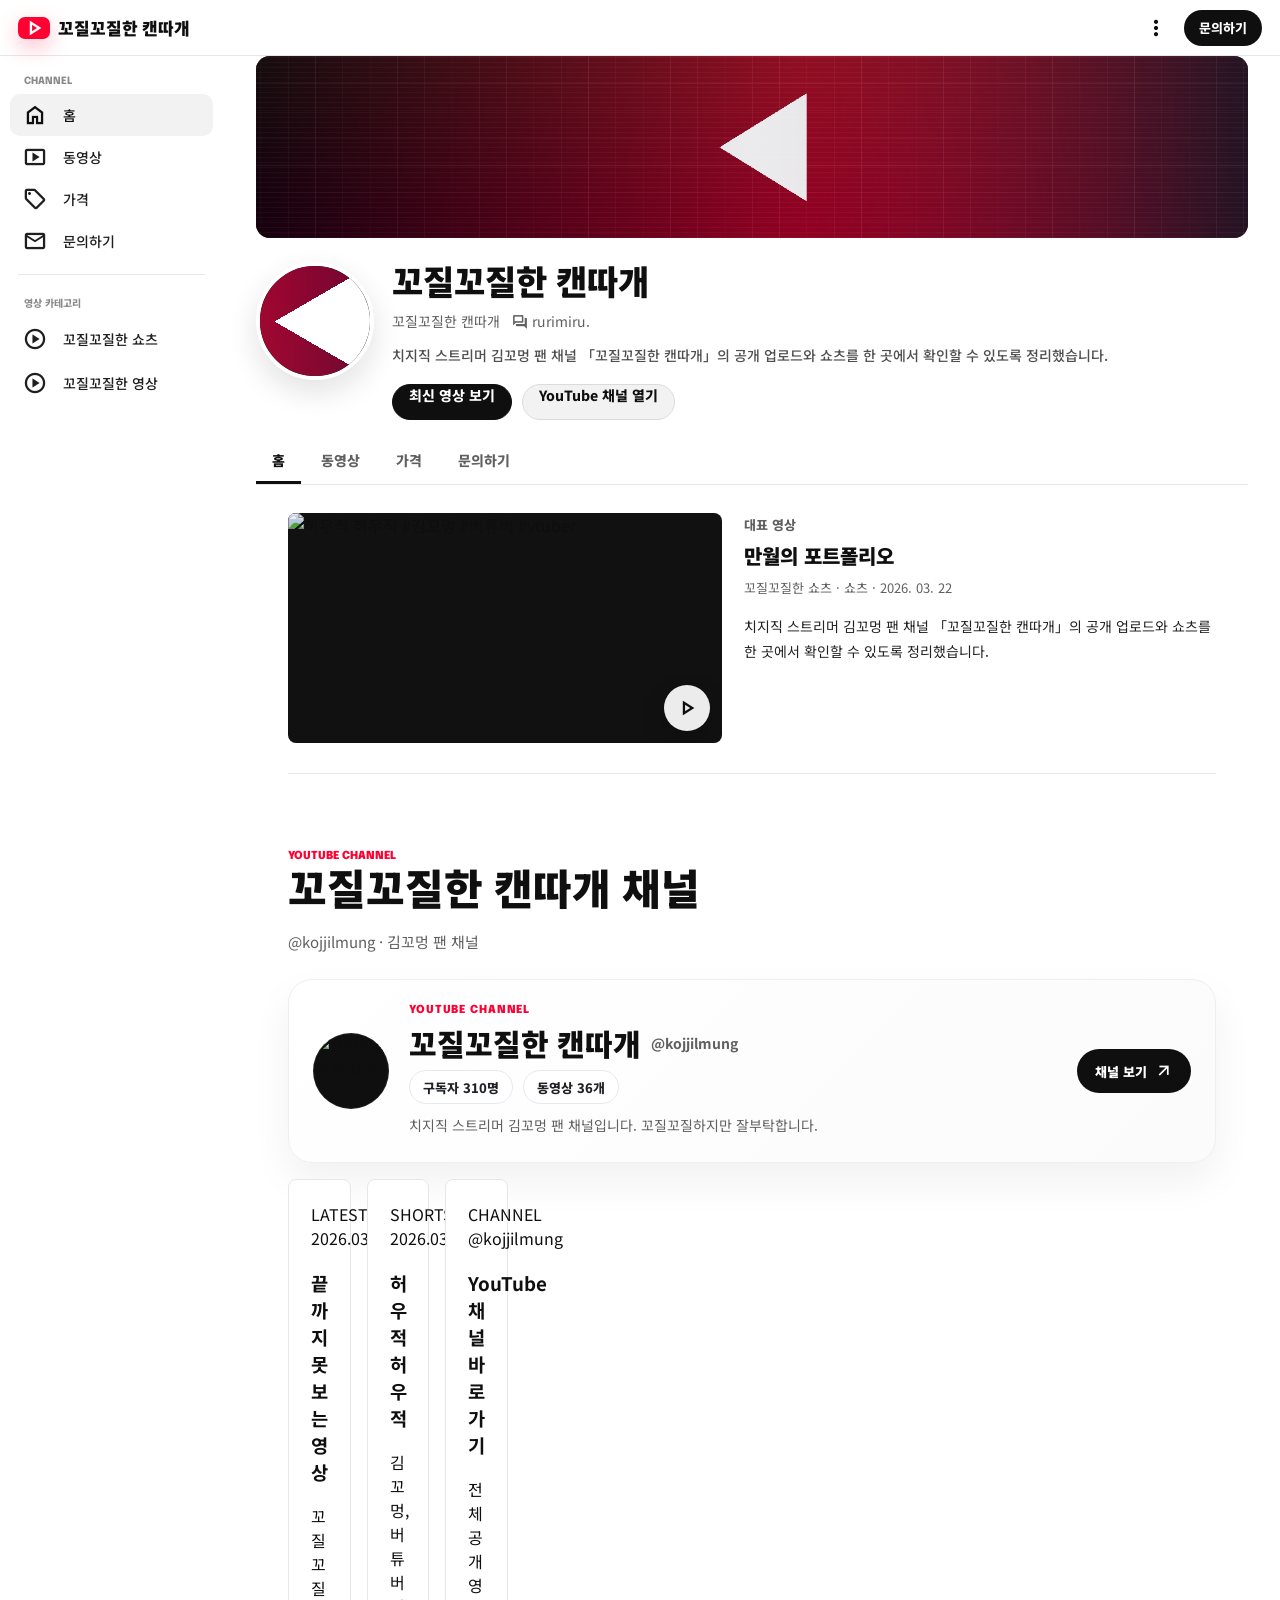
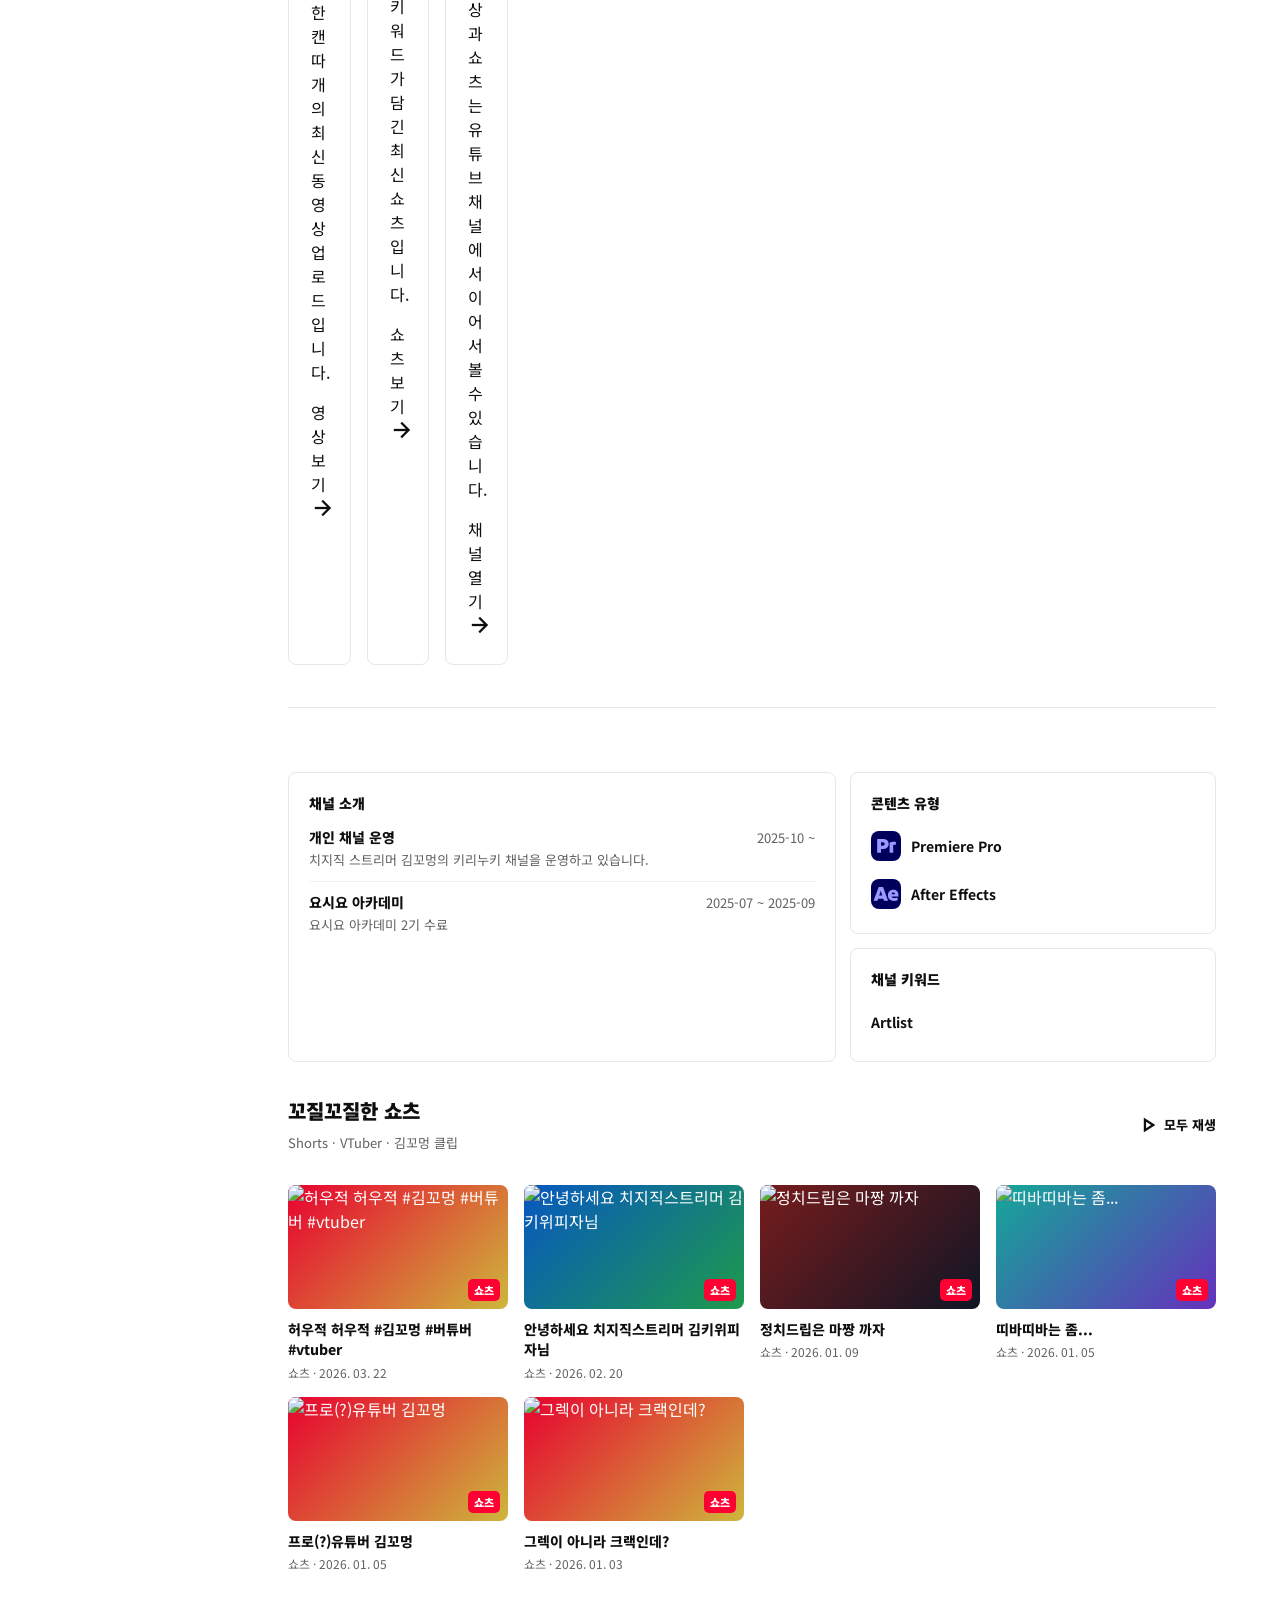
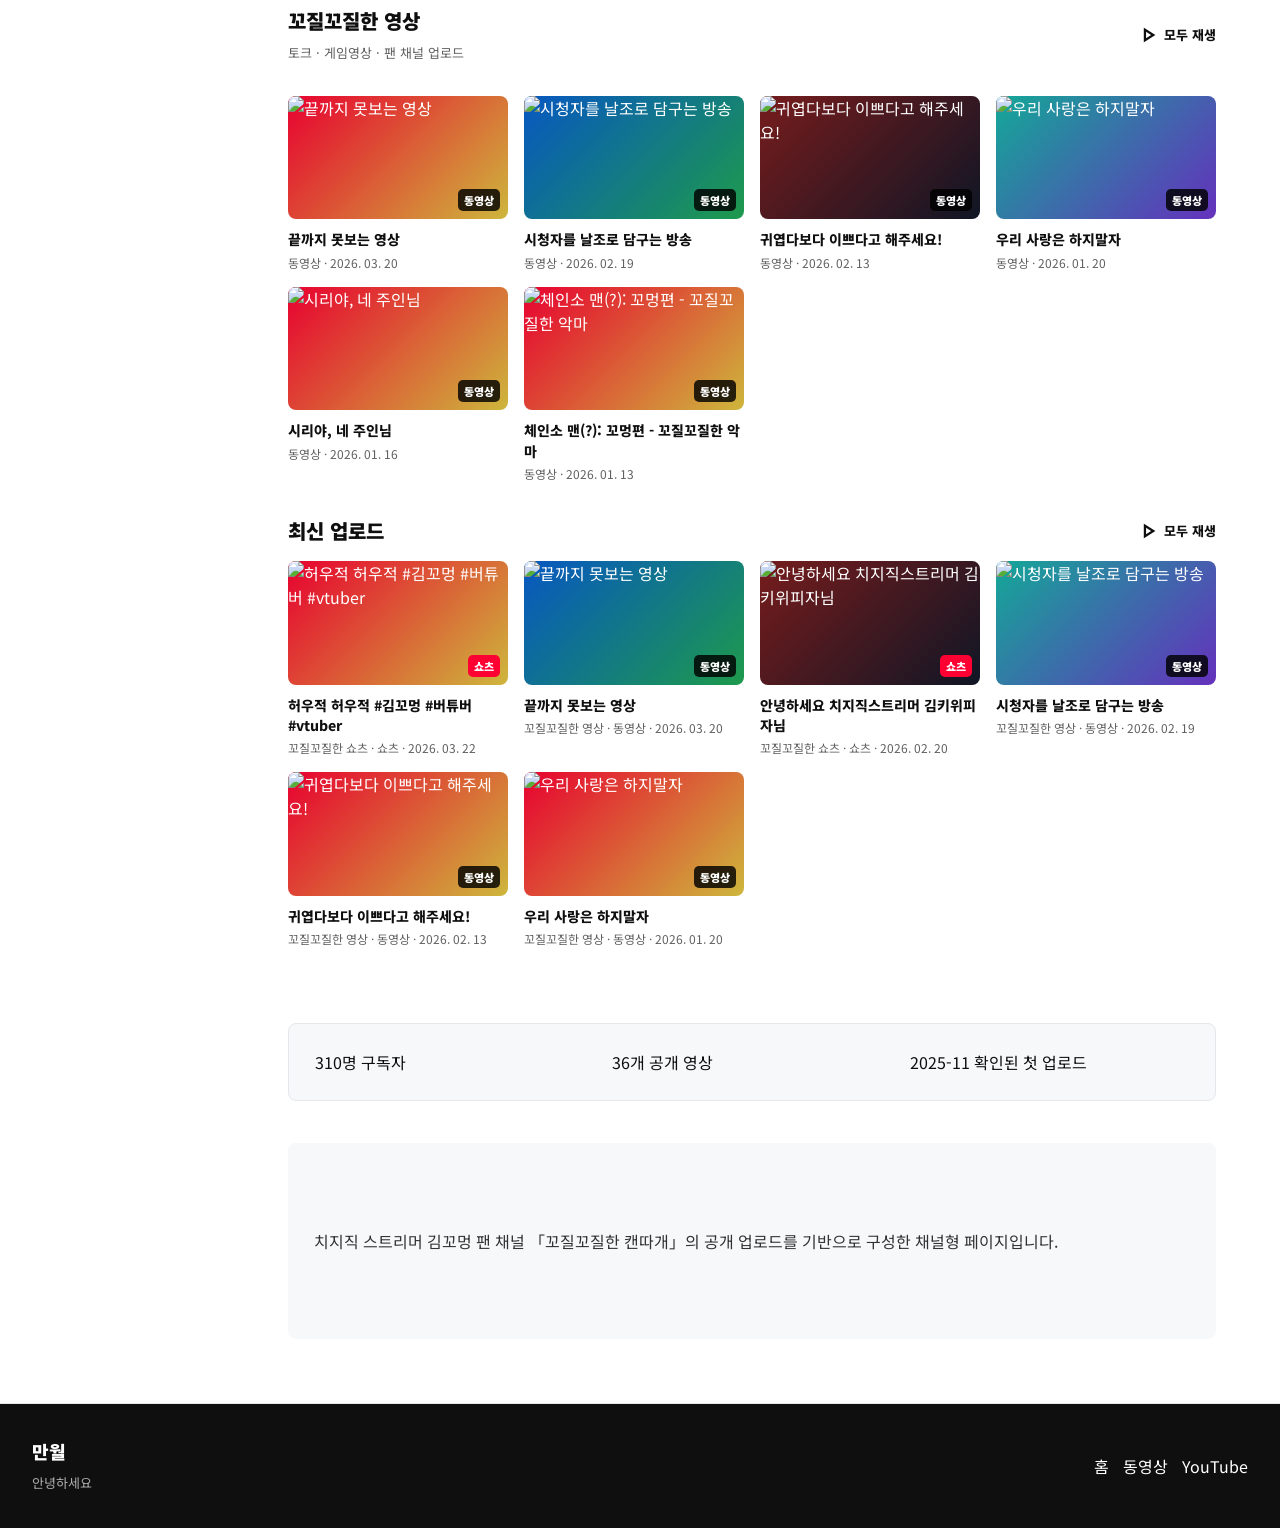
==== index.html @ 51ac4bc7 "Add YouTube-style portfolio site" ====
<!DOCTYPE html>
<html lang="ko">
<head>
  <meta charset="UTF-8">
  <meta name="viewport" content="width=device-width, initial-scale=1.0">
  <title>영상 포트폴리오 템플릿</title>
  <meta id="site-desc" name="description" content="영상 편집자와 크리에이터를 위한 정적 포트폴리오 템플릿입니다.">
  <link rel="icon" type="image/png" sizes="32x32" href="assets/favicon-32x32.png">
  <link rel="icon" type="image/png" sizes="16x16" href="assets/favicon-16x16.png">
  <link rel="icon" type="image/png" sizes="512x512" href="assets/favicon.png">
  <link rel="apple-touch-icon" sizes="180x180" href="assets/apple-touch-icon.png">
  <link rel="preconnect" href="https://fonts.googleapis.com">
  <link rel="preconnect" href="https://fonts.gstatic.com" crossorigin>
  <link href="https://fonts.googleapis.com/css2?family=Epilogue:wght@100..900&family=Material+Symbols+Outlined:wght,FILL@100..700,0..1&family=Noto+Sans+KR:wght@300;400;500;600;700;800;900&display=swap" rel="stylesheet">
  <script>
    window.tailwind = window.tailwind || {};
    window.tailwind.config = {
      theme: {
        extend: {
          colors: {
            primary: {
              container: "#ff0033",
              fixed: "#ffc2cc",
              "fixed-dim": "#e6002e",
            },
            "on-primary": "#ffffff",
            "on-primary-container": "#ffffff",
            "on-primary-fixed": "#230006",
            surface: {
              DEFAULT: "#ffffff",
              container: "#f6f7f9",
              "container-low": "#ffffff",
              "container-high": "#f0f2f5",
              "container-highest": "#e6e9ee",
            },
            "on-surface": "#0f0f0f",
            "on-surface-variant": "#606060",
            outline: "#79747e",
            "outline-variant": "#d9dce2",
          },
          fontFamily: {
            display: ["Epilogue", "Noto Sans KR", "system-ui", "sans-serif"],
            sans: ["Noto Sans KR", "Epilogue", "system-ui", "sans-serif"],
          },
        },
      },
    };
  </script>
  <script src="https://cdn.tailwindcss.com?plugins=forms,container-queries"></script>
  <style>
    :root {
      color-scheme: light;
      --yt-red: #ff0033;
      --yt-red-deep: #c90028;
      --ink: #0f0f0f;
      --muted: #606060;
      --line: #e5e7eb;
      --panel: #f7f8fa;
      --soft: #eef2f6;
      --yellow: #fde047;
      --nav-height: 56px;
      --sidebar-width: 224px;
      --content-width: 1280px;
    }

    * {
      box-sizing: border-box;
    }

    html {
      scroll-behavior: smooth;
      scroll-padding-top: calc(var(--nav-height) + 18px);
    }

    body {
      margin: 0;
      min-width: 320px;
      background: #fff;
      color: var(--ink);
      font-family: "Noto Sans KR", "Epilogue", system-ui, sans-serif;
      letter-spacing: 0;
    }

    a {
      color: inherit;
      text-decoration: none;
    }

    button,
    input {
      font: inherit;
    }

    [hidden] {
      display: none !important;
    }

    .material-symbols-outlined {
      font-variation-settings: "FILL" 0, "wght" 500, "GRAD" 0, "opsz" 24;
      line-height: 1;
    }

    .sr-only {
      position: absolute;
      width: 1px;
      height: 1px;
      overflow: hidden;
      clip: rect(0, 0, 0, 0);
      white-space: nowrap;
    }

    .yt-nav {
      position: fixed;
      top: 0;
      right: 0;
      left: 0;
      z-index: 1000;
      display: flex;
      height: var(--nav-height);
      align-items: center;
      gap: 16px;
      border-bottom: 1px solid var(--line);
      background: rgba(255, 255, 255, 0.96);
      padding: 0 18px;
      backdrop-filter: blur(14px);
    }

    .menu-button {
      display: none;
      width: 40px;
      height: 40px;
      align-items: center;
      justify-content: center;
      border: 0;
      border-radius: 50%;
      background: transparent;
      color: var(--ink);
      cursor: pointer;
    }

    .menu-button:hover {
      background: #f2f2f2;
    }

    .yt-logo {
      display: inline-flex;
      min-width: 168px;
      align-items: center;
      gap: 8px;
      font-family: "Epilogue", "Noto Sans KR", sans-serif;
      font-weight: 800;
      letter-spacing: 0;
      white-space: nowrap;
    }

    .yt-logo-mark {
      display: inline-flex;
      width: 32px;
      height: 22px;
      align-items: center;
      justify-content: center;
      border-radius: 7px;
      background: var(--yt-red);
      color: #fff;
      box-shadow: 0 8px 22px rgba(255, 0, 51, 0.26);
    }

    .yt-logo-word {
      color: #0f0f0f;
      font-family: Arial, "Noto Sans KR", sans-serif;
      font-size: 20px;
      font-weight: 900;
      letter-spacing: 0;
    }

    .yt-logo-region {
      align-self: flex-start;
      margin-top: 4px;
      color: #606060;
      font-size: 10px;
      font-weight: 700;
    }

    .yt-logo-copy {
      display: inline-flex;
      align-items: baseline;
      gap: 5px;
      min-width: 0;
    }

    .brand-prefix {
      color: var(--muted);
      font-size: 12px;
      font-weight: 700;
      text-transform: uppercase;
    }

    .brand-name {
      overflow: hidden;
      max-width: 178px;
      text-overflow: ellipsis;
      color: var(--ink);
      font-size: 17px;
      font-weight: 900;
      text-transform: none;
    }

    .yt-search {
      display: flex;
      flex: 1;
      justify-content: center;
      min-width: 240px;
      pointer-events: none;
    }

    .yt-search-shell {
      display: flex;
      width: min(100%, 620px);
      height: 40px;
      overflow: hidden;
      border: 1px solid #d0d3d8;
      border-radius: 999px;
      background: #fff;
      color: #8a8a8a;
    }

    .yt-search-text {
      flex: 1;
      padding: 0 17px;
      font-size: 14px;
      line-height: 38px;
    }

    .yt-search-icon {
      display: inline-flex;
      width: 58px;
      align-items: center;
      justify-content: center;
      border-left: 1px solid #d0d3d8;
      background: #f8f8f8;
      color: #4d4d4d;
    }

    .desktop-nav {
      position: relative;
      display: none;
      flex: 0 0 auto;
      align-items: center;
      gap: 2px;
      white-space: nowrap;
    }

    .desktop-nav-link {
      display: inline-flex;
      align-items: center;
      border-radius: 999px;
      padding: 10px 13px;
      color: #464646;
      font-size: 13px;
      font-weight: 700;
      transition: background 0.18s ease, color 0.18s ease;
    }

    .desktop-nav-link:hover,
    .desktop-nav-link.is-active {
      background: #f2f2f2;
      color: var(--ink);
    }

    .desktop-nav-indicator {
      position: absolute;
      bottom: -9px;
      left: 0;
      height: 3px;
      width: 0;
      border-radius: 999px;
      background: var(--ink);
      opacity: 0;
      transition: transform 0.2s ease, width 0.2s ease, opacity 0.2s ease;
    }

    .nav-cta {
      display: none;
      align-items: center;
      justify-content: center;
      min-height: 36px;
      border-radius: 999px;
      background: var(--ink);
      padding: 0 16px;
      color: #fff;
      font-size: 13px;
      font-weight: 800;
      white-space: nowrap;
      transition: background 0.18s ease, transform 0.18s ease;
    }

    .nav-cta:hover {
      background: var(--yt-red);
      transform: translateY(-1px);
    }

    .yt-top-actions {
      display: flex;
      align-items: center;
      gap: 8px;
      margin-left: auto;
    }

    .yt-round-btn {
      display: inline-flex;
      width: 40px;
      height: 40px;
      align-items: center;
      justify-content: center;
      border: 0;
      border-radius: 50%;
      background: transparent;
      color: #0f0f0f;
      cursor: pointer;
    }

    .yt-round-btn:hover {
      background: #f2f2f2;
    }

    .yt-contact-pill {
      display: inline-flex;
      min-height: 36px;
      align-items: center;
      gap: 6px;
      border-radius: 999px;
      background: var(--ink);
      padding: 0 15px;
      color: #fff;
      font-size: 13px;
      font-weight: 800;
      transition: background 0.18s ease, transform 0.18s ease;
    }

    .yt-contact-pill:hover {
      background: var(--yt-red);
      transform: translateY(-1px);
    }

    .mobile-nav-panel {
      position: fixed;
      top: var(--nav-height);
      right: 12px;
      left: 12px;
      z-index: 950;
      display: flex;
      flex-direction: column;
      gap: 10px;
      border: 1px solid rgba(255, 255, 255, 0.14);
      border-radius: 16px;
      background: #111;
      padding: 14px;
      box-shadow: 0 22px 70px rgba(0, 0, 0, 0.28);
    }

    .mobile-nav-cta {
      display: inline-flex;
      justify-content: center;
      border-radius: 12px;
      background: var(--yt-red);
      padding: 12px 14px;
      color: #fff;
      font-size: 14px;
      font-weight: 900;
    }

    .yt-sidebar {
      position: fixed;
      top: var(--nav-height);
      bottom: 0;
      left: 0;
      z-index: 800;
      width: var(--sidebar-width);
      overflow-y: auto;
      border-right: 1px solid transparent;
      background: #fff;
      padding: 12px 10px 24px;
    }

    .sidebar-label {
      padding: 8px 14px;
      color: #8a8a8a;
      font-family: "Epilogue", "Noto Sans KR", sans-serif;
      font-size: 10px;
      font-weight: 800;
      letter-spacing: 0;
      text-transform: uppercase;
    }

    .sidebar-item {
      display: flex;
      height: 42px;
      align-items: center;
      gap: 16px;
      border-radius: 10px;
      padding: 0 13px;
      color: #1f1f1f;
      font-size: 14px;
      font-weight: 500;
      transition: background 0.18s ease, color 0.18s ease;
    }

    .sidebar-item:hover,
    .sidebar-item.is-active {
      background: #f2f2f2;
      color: var(--ink);
    }

    .sidebar-separator {
      height: 1px;
      margin: 12px 8px;
      background: var(--line);
    }

    .sidebar-category-links {
      display: grid;
      gap: 2px;
    }

    .sidebar-category-item span:last-child {
      overflow: hidden;
      text-overflow: ellipsis;
      white-space: nowrap;
    }

    .sidebar-empty {
      display: block;
      margin: 6px 13px 0;
      color: var(--muted);
      font-size: 12px;
      line-height: 1.5;
    }

    .sidebar-note {
      margin: 10px 12px 0;
      border-radius: 12px;
      background: #f6f7f9;
      padding: 14px;
      color: #555;
      font-size: 12px;
      line-height: 1.6;
    }

    .yt-main {
      min-height: calc(100vh - var(--nav-height));
      margin-top: var(--nav-height);
      margin-left: var(--sidebar-width);
      background: #fff;
    }

    .channel-banner {
      position: relative;
      display: grid;
      width: min(calc(100% - 64px), var(--content-width));
      min-height: 182px;
      overflow: hidden;
      margin: 24px auto 0;
      border-radius: 14px;
      background:
        radial-gradient(circle at 14% 20%, rgba(253, 224, 71, 0.6), transparent 24%),
        linear-gradient(135deg, #141414 0%, #273142 42%, #872032 100%);
      color: #fff;
      isolation: isolate;
    }

    .channel-banner-image {
      position: absolute;
      inset: 0;
      z-index: -3;
      width: 100%;
      height: 100%;
      object-fit: cover;
      opacity: 1;
      mix-blend-mode: normal;
    }

    .channel-banner::after {
      position: absolute;
      inset: 0;
      z-index: -1;
      content: "";
      background:
        linear-gradient(90deg, rgba(0, 0, 0, 0.14), transparent 50%, rgba(0, 0, 0, 0.12)),
        repeating-linear-gradient(0deg, rgba(255, 255, 255, 0.04) 0, rgba(255, 255, 255, 0.04) 1px, transparent 1px, transparent 5px);
    }

    .channel-banner-inner {
      display: none;
      grid-template-columns: minmax(0, 1fr) auto;
      gap: 24px;
      align-items: center;
      width: 100%;
      margin: 0 auto;
      padding: 28px 40px;
    }

    .hero-eyebrow {
      margin: 0 0 13px;
      color: var(--yellow);
      font-family: "Epilogue", "Noto Sans KR", sans-serif;
      font-size: 12px;
      font-weight: 900;
      letter-spacing: 0;
      text-transform: uppercase;
    }

    .hero-title {
      max-width: 620px;
      margin: 0;
      color: #fff;
      font-family: "Epilogue", "Noto Sans KR", sans-serif;
      font-size: clamp(24px, 4vw, 44px);
      font-weight: 900;
      letter-spacing: 0;
      line-height: 0.96;
    }

    .hero-description {
      max-width: 760px;
      margin: 10px 0 0;
      color: #4f4f4f;
      font-size: 14px;
      font-weight: 500;
      line-height: 1.7;
    }

    .hero-status {
      display: inline-flex;
      align-items: center;
      gap: 8px;
      margin-top: 18px;
      border: 1px solid #e3e5e8;
      border-radius: 999px;
      background: #f7f8fa;
      padding: 8px 12px;
      color: #2a2a2a;
      font-size: 12px;
      font-weight: 800;
    }

    .hero-status-label {
      color: var(--yt-red);
      text-transform: uppercase;
    }

    .hero-actions {
      display: flex;
      flex-wrap: wrap;
      gap: 10px;
      margin-top: 16px;
    }

    .channel-info .hero-actions a {
      min-height: 36px;
      align-items: center;
      border: 1px solid #d8dce2 !important;
      border-radius: 999px !important;
      background: #f2f2f2 !important;
      padding: 0 16px !important;
      color: #0f0f0f !important;
      font-size: 14px !important;
      font-weight: 800 !important;
    }

    .channel-info .hero-actions a:first-child {
      border-color: #0f0f0f !important;
      background: #0f0f0f !important;
      color: #fff !important;
    }

    .channel-badge {
      display: flex;
      width: 210px;
      flex-direction: column;
      gap: 12px;
      align-items: flex-end;
      justify-content: flex-end;
    }

    .channel-badge-card {
      width: 100%;
      border: 1px solid rgba(255, 255, 255, 0.18);
      border-radius: 18px;
      background: rgba(15, 15, 15, 0.48);
      padding: 16px;
      color: rgba(255, 255, 255, 0.86);
      backdrop-filter: blur(14px);
    }

    .channel-badge-thumb {
      display: flex;
      height: 100px;
      align-items: center;
      justify-content: center;
      border-radius: 14px;
      background: linear-gradient(135deg, rgba(255, 0, 51, 0.9), rgba(253, 224, 71, 0.8));
      color: #fff;
      font-family: "Epilogue", "Noto Sans KR", sans-serif;
      font-size: 34px;
      font-weight: 900;
      letter-spacing: 0;
    }

    .channel-info {
      display: flex;
      gap: 18px;
      align-items: flex-start;
      width: min(calc(100% - 64px), var(--content-width));
      margin: 0 auto;
      padding: 24px 0 0;
      background: #fff;
    }

    .channel-avatar {
      display: inline-flex;
      width: 118px;
      height: 118px;
      flex: 0 0 auto;
      align-items: center;
      justify-content: center;
      overflow: hidden;
      border: 4px solid #fff;
      border-radius: 50%;
      background: var(--ink);
      color: #fff;
      font-family: "Epilogue", "Noto Sans KR", sans-serif;
      font-size: 38px;
      font-weight: 900;
      box-shadow: 0 12px 30px rgba(15, 15, 15, 0.12);
    }

    .channel-info-copy {
      min-width: 0;
      flex: 1;
      padding-top: 4px;
    }

    .channel-name-line {
      display: flex;
      flex-wrap: wrap;
      gap: 8px;
      align-items: baseline;
    }

    .channel-name {
      margin: 0;
      font-family: "Epilogue", "Noto Sans KR", sans-serif;
      font-size: clamp(24px, 4vw, 34px);
      font-weight: 900;
      letter-spacing: 0;
      line-height: 1.16;
    }

    .channel-meta {
      display: flex;
      flex-wrap: wrap;
      gap: 8px 12px;
      align-items: center;
      margin: 5px 0 0;
      color: var(--muted);
      font-size: 14px;
      line-height: 1.7;
    }

    .channel-meta-item {
      display: inline-flex;
      align-items: center;
      gap: 4px;
      min-width: 0;
    }

    .channel-meta-icon {
      font-size: 16px;
      line-height: 1;
    }

    .channel-actions-row {
      display: none !important;
      flex-wrap: wrap;
      gap: 10px;
      align-items: center;
      margin-top: 14px;
    }

    .channel-subscribe {
      display: inline-flex;
      min-height: 36px;
      align-items: center;
      justify-content: center;
      border-radius: 999px;
      background: #0f0f0f;
      padding: 0 18px;
      color: #fff;
      font-size: 14px;
      font-weight: 800;
    }

    .channel-tabs {
      position: sticky;
      top: var(--nav-height);
      z-index: 700;
      display: flex;
      width: min(calc(100% - 64px), var(--content-width));
      gap: 4px;
      margin: 18px auto 0;
      overflow-x: auto;
      border-bottom: 1px solid var(--line);
      background: rgba(255, 255, 255, 0.96);
      padding: 0;
      backdrop-filter: blur(12px);
    }

    .channel-tab {
      display: inline-flex;
      min-height: 46px;
      align-items: center;
      border-bottom: 3px solid transparent;
      padding: 0 16px;
      color: #606060;
      font-size: 14px;
      font-weight: 800;
      white-space: nowrap;
    }

    .channel-tab:hover,
    .channel-tab.is-active {
      border-bottom-color: var(--ink);
      color: var(--ink);
    }

    .channel-content {
      width: min(calc(100% - 64px), var(--content-width));
      margin: 0 auto;
      padding: 28px 32px 64px;
    }

    .channel-tab-panel {
      display: none;
    }

    body[data-channel-tab="works"] [data-channel-panel="works"],
    body[data-channel-tab="pricing"] [data-channel-panel="pricing"],
    body[data-channel-tab="contact"] [data-channel-panel="contact"] {
      display: block;
    }

    body[data-channel-tab="home"] [data-channel-panel="home"] {
      display: grid;
    }

    .channel-home-feed {
      gap: 34px;
    }

    .home-feature {
      display: grid;
      grid-template-columns: minmax(280px, 0.92fr) minmax(0, 1fr);
      gap: 22px;
      align-items: start;
      padding-bottom: 30px;
      border-bottom: 1px solid var(--line);
    }

    .home-feature-thumb {
      position: relative;
      display: block;
      min-height: 230px;
      overflow: hidden;
      border-radius: 8px;
      background: #111;
    }

    .home-feature-thumb img {
      width: 100%;
      height: 100%;
      object-fit: cover;
      opacity: 0.92;
    }

    .home-feature-play {
      position: absolute;
      right: 12px;
      bottom: 12px;
      display: inline-flex;
      width: 46px;
      height: 46px;
      align-items: center;
      justify-content: center;
      border-radius: 50%;
      background: rgba(255, 255, 255, 0.92);
      color: #0f0f0f;
      box-shadow: 0 10px 24px rgba(0, 0, 0, 0.2);
    }

    .home-feature-copy {
      padding-top: 2px;
    }

    .home-feature-kicker {
      margin: 0 0 8px;
      color: #606060;
      font-size: 13px;
      font-weight: 800;
    }

    .home-feature-title {
      margin: 0;
      font-size: 20px;
      font-weight: 900;
      line-height: 1.38;
      word-break: keep-all;
    }

    .home-feature-meta {
      margin: 8px 0 0;
      color: #606060;
      font-size: 13px;
      line-height: 1.6;
    }

    .home-feature-description {
      margin: 16px 0 0;
      color: #222;
      font-size: 14px;
      line-height: 1.75;
      word-break: keep-all;
    }

    .home-shelf-head {
      display: flex;
      align-items: center;
      justify-content: space-between;
      gap: 16px;
      margin-bottom: 16px;
    }

    .home-shelf-title {
      margin: 0;
      font-size: 20px;
      font-weight: 900;
      letter-spacing: 0;
    }

    .home-shelf-link {
      display: inline-flex;
      align-items: center;
      gap: 4px;
      color: #0f0f0f;
      font-size: 13px;
      font-weight: 800;
    }

    .home-shelf-subtitle {
      margin: 8px 0 0;
      color: var(--muted);
      font-size: 13px;
      line-height: 1.6;
    }

    .home-mini-grid {
      display: grid;
      grid-template-columns: repeat(4, minmax(0, 1fr));
      gap: 16px;
    }

    .home-mini-card {
      display: block;
      min-width: 0;
      color: inherit;
      transition: transform 0.18s ease;
    }

    .home-mini-card:hover {
      transform: translateY(-2px);
    }

    .home-mini-thumb {
      position: relative;
      display: grid;
      aspect-ratio: 16 / 9;
      place-items: center;
      overflow: hidden;
      border-radius: 8px;
      background:
        linear-gradient(135deg, rgba(255, 0, 51, 0.9), rgba(253, 224, 71, 0.8)),
        #111;
      color: #fff;
    }

    .home-mini-thumb img {
      width: 100%;
      height: 100%;
      object-fit: cover;
    }

    .home-mini-card:nth-child(2) .home-mini-thumb {
      background:
        linear-gradient(135deg, rgba(6, 95, 212, 0.9), rgba(34, 197, 94, 0.76)),
        #111;
    }

    .home-mini-card:nth-child(3) .home-mini-thumb {
      background:
        linear-gradient(135deg, rgba(127, 29, 29, 0.92), rgba(15, 23, 42, 0.8)),
        #111;
    }

    .home-mini-card:nth-child(4) .home-mini-thumb {
      background:
        linear-gradient(135deg, rgba(20, 184, 166, 0.9), rgba(124, 58, 237, 0.78)),
        #111;
    }

    .home-mini-title {
      margin: 10px 0 0;
      font-size: 14px;
      font-weight: 800;
      line-height: 1.45;
    }

    .home-mini-meta {
      margin: 4px 0 0;
      color: #606060;
      font-size: 12px;
    }

    .page-section {
      padding: 42px 0;
      border-bottom: 1px solid var(--line);
    }

    .home-category-feed {
      display: grid;
      gap: 34px;
    }

    .home-category-group {
      display: grid;
      gap: 16px;
    }

    .page-section:last-child {
      border-bottom: 0;
    }

    .section-head {
      display: flex;
      gap: 22px;
      align-items: end;
      justify-content: space-between;
      margin-bottom: 24px;
    }

    .section-kicker {
      margin: 0 0 8px;
      color: var(--yt-red);
      font-family: "Epilogue", "Noto Sans KR", sans-serif;
      font-size: 11px;
      font-weight: 900;
      letter-spacing: 0;
      text-transform: uppercase;
    }

    .section-title {
      margin: 0;
      font-family: "Epilogue", "Noto Sans KR", sans-serif;
      font-size: clamp(26px, 4vw, 42px);
      font-weight: 900;
      letter-spacing: 0;
      line-height: 1.14;
    }

    .section-description {
      max-width: 680px;
      margin: 10px 0 0;
      color: var(--muted);
      font-size: 15px;
      line-height: 1.8;
    }

    .hero-info-grid {
      display: grid;
      gap: 14px;
      margin-top: 30px;
    }

    .hero-info-grid.is-split {
      grid-template-columns: minmax(0, 1.2fr) minmax(260px, 0.8fr);
    }

    .hero-info-grid.is-generic[data-count="1"] {
      grid-template-columns: 1fr;
    }

    .hero-info-grid.is-generic[data-count="2"],
    .hero-info-grid.is-generic[data-count="3"] {
      grid-template-columns: repeat(auto-fit, minmax(240px, 1fr));
    }

    .hero-info-stack {
      display: grid;
      gap: 14px;
    }

    .hero-info-card {
      border: 1px solid var(--line);
      border-radius: 8px;
      background: #fff;
      padding: 20px;
    }

    .hero-info-card-title {
      margin: 0 0 14px;
      color: var(--ink);
      font-size: 14px;
      font-weight: 900;
    }

    .hero-career-list,
    .hero-resource-list {
      display: grid;
      gap: 10px;
      margin: 0;
      padding: 0;
      list-style: none;
    }

    .hero-career-item {
      border-bottom: 1px solid #f0f0f0;
      padding-bottom: 10px;
    }

    .hero-career-item:last-child {
      border-bottom: 0;
      padding-bottom: 0;
    }

    .hero-career-head {
      display: flex;
      gap: 12px;
      align-items: baseline;
      justify-content: space-between;
    }

    .hero-career-name,
    .hero-career-text {
      font-size: 14px;
      font-weight: 800;
    }

    .hero-career-period,
    .hero-career-description,
    .hero-career-freeform {
      color: var(--muted);
      font-size: 13px;
      line-height: 1.7;
    }

    .hero-resource-item {
      display: flex;
      min-height: 38px;
      align-items: center;
      gap: 10px;
    }

    .hero-resource-logo {
      display: inline-flex;
      width: 30px;
      height: 30px;
      align-items: center;
      justify-content: center;
      overflow: hidden;
      border-radius: 8px;
      background: var(--soft);
    }

    .hero-resource-logo img {
      width: 100%;
      height: 100%;
      object-fit: contain;
    }

    .hero-resource-logo.is-hidden {
      display: none;
    }

    .hero-resource-name {
      font-size: 14px;
      font-weight: 700;
    }

    .projects-layout,
    .projects-grid {
      display: grid;
      grid-template-columns: repeat(12, minmax(0, 1fr));
      gap: 16px;
    }

    .projects-channel {
      margin-bottom: 16px;
    }

    .project-youtube-card {
      display: grid;
      grid-template-columns: auto minmax(0, 1fr) auto;
      gap: 20px;
      align-items: center;
      border: 1px solid #eceff3;
      border-radius: 24px;
      background: linear-gradient(135deg, #ffffff 0%, #fbfbfc 100%);
      padding: 24px;
      box-shadow: 0 18px 40px rgba(15, 15, 15, 0.06);
    }

    .project-youtube-avatar {
      display: inline-flex;
      width: 76px;
      height: 76px;
      align-items: center;
      justify-content: center;
      overflow: hidden;
      border-radius: 50%;
      background: #0f0f0f;
      box-shadow: inset 0 0 0 1px rgba(255, 255, 255, 0.08);
    }

    .project-youtube-avatar-image {
      width: 100%;
      height: 100%;
      object-fit: cover;
    }

    .project-youtube-avatar-fallback {
      display: inline-flex;
      width: 100%;
      height: 100%;
      align-items: center;
      justify-content: center;
      background: linear-gradient(135deg, var(--yt-red), #ff839c);
      color: #fff;
      font-family: "Epilogue", "Noto Sans KR", sans-serif;
      font-size: 24px;
      font-weight: 900;
      letter-spacing: 0;
    }

    .project-youtube-copy {
      display: grid;
      min-width: 0;
      gap: 10px;
    }

    .project-youtube-label {
      color: var(--yt-red);
      font-family: "Epilogue", "Noto Sans KR", sans-serif;
      font-size: 11px;
      font-weight: 900;
      letter-spacing: 0.08em;
      text-transform: uppercase;
    }

    .project-youtube-title-row {
      display: flex;
      flex-wrap: wrap;
      gap: 10px;
      align-items: center;
    }

    .project-youtube-name {
      overflow: hidden;
      min-width: 0;
      text-overflow: ellipsis;
      color: var(--ink);
      font-size: clamp(24px, 3vw, 30px);
      font-weight: 900;
      line-height: 1.15;
      white-space: nowrap;
    }

    .project-youtube-handle {
      color: var(--muted);
      font-size: 14px;
      font-weight: 700;
    }

    .project-youtube-stats {
      display: flex;
      flex-wrap: wrap;
      gap: 10px;
    }

    .project-youtube-stat {
      display: inline-flex;
      align-items: center;
      justify-content: center;
      min-height: 34px;
      border: 1px solid #e6e9ef;
      border-radius: 999px;
      background: #fff;
      padding: 0 13px;
      color: #202124;
      font-size: 13px;
      font-weight: 800;
      white-space: nowrap;
    }

    .project-youtube-description {
      margin: 0;
      color: var(--muted);
      font-size: 14px;
      line-height: 1.7;
      word-break: keep-all;
    }

    .project-youtube-actions {
      display: flex;
      justify-content: flex-end;
    }

    .project-youtube-subscribe {
      display: inline-flex;
      min-height: 44px;
      align-items: center;
      justify-content: center;
      gap: 8px;
      border-radius: 999px;
      background: #0f0f0f;
      padding: 0 18px;
      color: #fff;
      font-size: 13px;
      font-weight: 900;
      transition: background 0.18s ease, transform 0.18s ease;
      white-space: nowrap;
    }

    .project-youtube-subscribe:hover {
      background: var(--yt-red);
      transform: translateY(-1px);
    }

    .project-youtube-subscribe .material-symbols-outlined {
      font-size: 18px;
    }

    .project-card {
      border: 1px solid var(--line);
      border-radius: 8px;
      background: #fff;
      padding: 22px;
      transition: border 0.18s ease, transform 0.18s ease, box-shadow 0.18s ease;
    }

    .project-card:hover,
    .works-card:hover,
    .plan-card:hover {
      transform: translateY(-2px);
      box-shadow: 0 14px 34px rgba(15, 15, 15, 0.08);
    }

    .project-title {
      letter-spacing: 0;
    }

    .stats-grid {
      display: grid;
      grid-template-columns: repeat(auto-fit, minmax(150px, 1fr));
      gap: 18px;
      border: 1px solid var(--line);
      border-radius: 8px;
      background: var(--panel);
      padding: 26px;
    }

    .works-shell {
      display: grid;
      gap: 20px;
    }

    .works-filters {
      display: flex;
      flex-wrap: wrap;
      gap: 10px;
      align-items: center;
    }

    .works-filter-group {
      display: flex;
      flex-wrap: wrap;
      gap: 8px;
    }

    .works-filter-divider {
      width: 1px;
      height: 28px;
      background: var(--line);
    }

    .works-filter-button {
      border: 1px solid var(--line);
      border-radius: 999px;
      background: #fff;
      padding: 8px 13px;
      color: #3f3f3f;
      font-size: 13px;
      font-weight: 800;
      cursor: pointer;
      transition: background 0.18s ease, color 0.18s ease, border 0.18s ease;
    }

    .works-filter-button:hover,
    .works-filter-button.is-active {
      border-color: var(--ink);
      background: var(--ink);
      color: #fff;
    }

    .works-grid {
      display: grid;
      grid-template-columns: repeat(var(--works-columns, 3), minmax(0, 1fr));
      gap: 18px;
    }

    .works-grid[data-columns="1"] {
      --works-columns: 1;
    }

    .works-grid[data-columns="2"] {
      --works-columns: 2;
    }

    .works-grid[data-columns="3"] {
      --works-columns: 3;
    }

    .works-grid[data-columns="4"] {
      --works-columns: 4;
    }

    .works-card {
      display: block;
      min-width: 0;
      border-radius: 8px;
      transition: transform 0.18s ease, box-shadow 0.18s ease;
    }

    .works-thumb {
      position: relative;
      overflow: hidden;
      aspect-ratio: 16 / 9;
      border-radius: 8px;
      background: #e8eaed;
    }

    .works-thumb img {
      width: 100%;
      height: 100%;
      object-fit: cover;
      transition: scale 0.22s ease;
    }

    .works-card:hover .works-thumb img {
      scale: 1.04;
    }

    .works-type-badge {
      position: absolute;
      right: 8px;
      bottom: 8px;
      border-radius: 5px;
      background: rgba(0, 0, 0, 0.82);
      padding: 3px 6px;
      color: #fff;
      font-size: 11px;
      font-weight: 900;
    }

    .works-type-badge[data-type="short"] {
      background: var(--yt-red);
    }

    .works-card-body {
      padding: 11px 2px 0;
    }

    .works-card-title {
      display: -webkit-box;
      overflow: hidden;
      color: var(--ink);
      font-size: 15px;
      font-weight: 800;
      line-height: 1.45;
      -webkit-box-orient: vertical;
      -webkit-line-clamp: 2;
    }

    .works-card-meta {
      display: flex;
      flex-wrap: wrap;
      gap: 7px;
      margin-top: 5px;
      color: var(--muted);
      font-size: 12px;
      line-height: 1.5;
    }

    .works-empty {
      border: 1px dashed #ccd1d8;
      border-radius: 8px;
      background: var(--panel);
      padding: 34px;
      color: var(--muted);
      text-align: center;
      font-size: 14px;
      font-weight: 700;
    }

    .works-category-stack {
      display: grid;
      gap: 32px;
    }

    .works-category-heading {
      margin-bottom: 14px;
    }

    .works-category-kicker {
      display: block;
      margin-bottom: 4px;
      color: var(--yt-red);
      font-family: "Epilogue", "Noto Sans KR", sans-serif;
      font-size: 10px;
      font-weight: 900;
      text-transform: uppercase;
    }

    .works-category-title {
      margin: 0;
      font-size: 22px;
      font-weight: 900;
    }

    .works-category-subcopy {
      margin-top: 7px;
      color: var(--muted);
      font-size: 14px;
      line-height: 1.7;
    }

    .works-category-grid {
      display: grid;
      grid-template-columns: repeat(var(--category-columns, 2), minmax(0, 1fr));
      gap: 18px;
    }

    .works-category-grid[data-columns="1"] {
      --category-columns: 1;
    }

    .works-category-grid[data-columns="2"] {
      --category-columns: 2;
    }

    .works-category-grid[data-columns="3"] {
      --category-columns: 3;
    }

    .works-category-grid[data-columns="4"] {
      --category-columns: 4;
    }

    .pricing-section {
    }

    .pricing-plans {
      display: grid;
      grid-template-columns: repeat(var(--pricing-columns, 2), minmax(0, 1fr));
      gap: 18px;
    }

    .pricing-plans[data-columns="1"] {
      --pricing-columns: 1;
    }

    .pricing-plans[data-columns="2"] {
      --pricing-columns: 2;
    }

    .pricing-plans[data-columns="3"] {
      --pricing-columns: 3;
    }

    .plan-card {
      border: 1px solid var(--line);
      border-radius: 8px;
      min-width: 0;
      transition: transform 0.18s ease, box-shadow 0.18s ease, border 0.18s ease;
    }

    .plan-card.highlighted {
      border-color: rgba(255, 0, 51, 0.48);
      box-shadow: inset 0 0 0 1px rgba(255, 0, 51, 0.2);
    }

    .plan-card-title,
    .plan-card-description {
      word-break: keep-all;
    }

    .custom-work-list,
    .process-grid {
      display: grid;
      gap: 18px;
    }

    .custom-work-block {
      display: grid;
      grid-template-columns: minmax(0, 0.95fr) minmax(0, 1.05fr);
      gap: 18px;
      align-items: stretch;
      border: 1px solid var(--line);
      border-radius: 8px;
      background: #fff;
      padding: 18px;
    }

    .custom-work-block[data-direction="media-first"] .custom-work-media {
      order: -1;
    }

    .custom-work-copy,
    .custom-work-media {
      border-radius: 8px;
    }

    .custom-work-copy {
      display: flex;
      flex-direction: column;
      justify-content: center;
      padding: 22px;
    }

    .custom-work-title {
      margin: 0;
      font-size: 26px;
      font-weight: 900;
      line-height: 1.15;
    }

    .custom-work-description {
      margin: 14px 0;
      color: var(--muted);
      line-height: 1.75;
    }

    .custom-work-divider {
      display: flex;
      gap: 12px;
      align-items: center;
      color: var(--yt-red);
      font-weight: 900;
    }

    .custom-work-line {
      height: 1px;
      flex: 1;
      background: var(--line);
    }

    .custom-work-media {
      position: relative;
      min-height: 250px;
      overflow: hidden;
      background: var(--ink);
      color: #fff;
    }

    .custom-work-image {
      width: 100%;
      height: 100%;
      object-fit: cover;
    }

    .custom-work-placeholder {
      display: grid;
      height: 100%;
      min-height: 250px;
      place-items: center;
      color: rgba(255, 255, 255, 0.68);
      font-size: 14px;
      font-weight: 800;
    }

    .custom-work-media-overlay {
      position: absolute;
      inset: 0;
      background: linear-gradient(180deg, transparent, rgba(0, 0, 0, 0.72));
    }

    .custom-work-caption-wrap {
      position: absolute;
      right: 18px;
      bottom: 18px;
      left: 18px;
      z-index: 1;
    }

    .custom-work-eyebrow {
      margin-bottom: 5px;
      color: var(--yellow);
      font-size: 11px;
      font-weight: 900;
      text-transform: uppercase;
    }

    .custom-work-caption {
      color: #fff;
      font-size: 20px;
      font-weight: 900;
      line-height: 1.25;
    }

    .process-grid-row {
      display: grid;
      grid-template-columns: repeat(var(--process-columns, 4), minmax(0, 1fr));
      gap: 14px;
    }

    .process-grid-row[data-columns="1"] {
      --process-columns: 1;
    }

    .process-grid-row[data-columns="2"] {
      --process-columns: 2;
    }

    .process-grid-row[data-columns="3"] {
      --process-columns: 3;
    }

    .process-grid-row[data-columns="4"] {
      --process-columns: 4;
    }

    .process-step-card,
    .process-editorial-step {
      border: 1px solid var(--line);
      border-radius: 8px;
      background: #fff;
      padding: 20px;
    }

    .process-step-number {
      margin-bottom: 10px;
      color: rgba(255, 0, 51, 0.34);
      font-family: "Epilogue", "Noto Sans KR", sans-serif;
      font-size: 32px;
      font-weight: 900;
    }

    .process-step-title {
      margin: 0;
      font-size: 16px;
      font-weight: 900;
    }

    .process-step-copy {
      margin: 10px 0 0;
      color: var(--muted);
      font-size: 13px;
      line-height: 1.7;
    }

    .process-editorial-list {
      display: grid;
      gap: 12px;
    }

    .process-editorial-step {
      display: grid;
      grid-template-columns: auto minmax(0, 1fr);
      gap: 18px;
    }

    .process-editorial-number {
      color: var(--yt-red);
      font-size: 24px;
      font-weight: 900;
    }

    .process-editorial-kicker {
      display: block;
      margin-bottom: 4px;
      color: var(--muted);
      font-size: 11px;
      font-weight: 900;
      text-transform: uppercase;
    }

    .contact-section {
      margin-top: 8px;
      border: 1px solid var(--line);
      border-radius: 8px;
      background: #fff;
      color: var(--ink);
      padding: 48px 34px;
    }

    .contact-section .section-kicker {
      color: var(--yt-red);
    }

    .contact-section .section-title {
      color: var(--ink);
    }

    .contact-section .section-title .text-primary-container {
      color: var(--yt-red) !important;
    }

    .contact-section .section-description {
      color: var(--muted);
    }

    .contact-layout {
      display: grid;
      grid-template-columns: minmax(0, 1.1fr) minmax(320px, 0.9fr);
      gap: 24px;
      align-items: stretch;
    }

    .contact-primary-card {
      display: grid;
      place-items: center;
      min-height: 260px;
      border: 1px solid var(--line);
      border-radius: 8px;
      background: #fff;
      padding: 28px;
      color: var(--ink);
      text-align: center;
      box-shadow: 0 10px 28px rgba(15, 15, 15, 0.06);
    }

    .contact-primary-card > a,
    .contact-primary-card > div {
      width: 100%;
      color: var(--ink);
    }

    .contact-primary-card .bg-primary-container {
      background: var(--yt-red) !important;
      box-shadow: none !important;
    }

    .contact-primary-card .text-on-primary-container {
      color: #fff !important;
    }

    .contact-primary-card .text-outline {
      color: var(--muted) !important;
    }

    .contact-primary-card strong {
      display: block;
      max-width: 100%;
      overflow-wrap: anywhere;
      word-break: break-word;
      color: var(--ink) !important;
      font-size: clamp(26px, 3.7vw, 44px) !important;
      letter-spacing: 0 !important;
      line-height: 1.08;
    }

    .contact-primary-card .mt-8 {
      color: var(--muted) !important;
    }

    .contact-details {
      display: grid;
      grid-template-columns: repeat(3, minmax(0, 1fr));
      gap: 12px;
      margin-top: 22px;
    }

    .contact-details[data-count="1"] {
      grid-template-columns: 1fr;
    }

    .contact-details[data-count="2"] {
      grid-template-columns: repeat(2, minmax(0, 1fr));
    }

    .contact-details > * {
      border: 1px solid var(--line);
      border-radius: 8px;
      background: #f8f9fb;
      padding: 15px;
      color: var(--ink);
    }

    .contact-details .text-outline {
      color: var(--muted) !important;
    }

    .contact-details .text-on-surface {
      color: var(--ink) !important;
    }

    .free-content {
      border-radius: 8px;
      background: var(--panel);
      padding: 26px;
      color: #333;
      line-height: 1.8;
      white-space: pre-wrap;
    }

    .site-footer {
      position: relative;
      z-index: 850;
      margin-left: 0;
      border-top: 1px solid var(--line);
      background: #0f0f0f;
      color: #fff;
      padding: 34px 32px;
    }

    .footer-inner {
      display: flex;
      width: 100%;
      gap: 20px;
      align-items: center;
      justify-content: space-between;
      margin: 0 auto;
    }

    .footer-title {
      margin: 0 0 8px;
      font-family: "Epilogue", "Noto Sans KR", sans-serif;
      font-size: 18px;
      font-weight: 900;
    }

    .footer-copy {
      margin: 0;
      color: rgba(255, 255, 255, 0.66);
      font-size: 13px;
      line-height: 1.7;
    }

    .footer-links {
      display: flex;
      flex-wrap: wrap;
      gap: 14px;
      justify-content: flex-end;
    }

    body.is-admin-section-preview {
      background: #ffffff;
    }

    body.is-admin-section-preview .yt-nav,
    body.is-admin-section-preview .yt-sidebar,
    body.is-admin-section-preview .mobile-nav-panel,
    body.is-admin-section-preview .channel-tabs {
      display: none !important;
    }

    body.is-admin-section-preview .yt-main,
    body.is-admin-section-preview .site-footer {
      margin-left: 0;
    }

    body.is-admin-section-preview .yt-main {
      min-height: auto;
      padding-top: 16px;
    }

    body.is-admin-section-preview .channel-banner,
    body.is-admin-section-preview .channel-info,
    body.is-admin-section-preview .channel-content {
      width: min(100%, var(--content-width));
    }

    body.is-admin-section-preview [data-admin-preview-hidden="true"] {
      display: none !important;
    }

    body.is-admin-section-preview .channel-tab-panel.is-admin-preview-ancestor {
      display: block;
    }

    body.is-admin-section-preview #channel-home.is-admin-preview-ancestor {
      display: grid;
    }

    body.is-admin-section-preview .is-admin-preview-focus {
      scroll-margin-top: 16px;
      outline: 2px solid rgba(255, 0, 51, 0.16);
      outline-offset: 6px;
    }

    body.is-admin-section-preview [data-admin-preview-target] {
      scroll-margin-top: calc(var(--nav-height) + 16px);
    }

    @media (max-width: 1180px) {
      .yt-search {
        min-width: 180px;
      }

      .home-mini-grid {
        grid-template-columns: repeat(2, minmax(0, 1fr));
      }

      .works-grid,
      .works-category-grid,
      .pricing-plans {
        grid-template-columns: repeat(2, minmax(0, 1fr));
      }

      .process-grid-row {
        grid-template-columns: repeat(2, minmax(0, 1fr));
      }
    }

    @media (max-width: 900px) {
      :root {
        --sidebar-width: 0px;
      }

      .menu-button {
        display: inline-flex;
      }

      .yt-logo {
        min-width: 0;
      }

      .brand-prefix {
        display: none;
      }

      .brand-name {
        max-width: 160px;
      }

      .yt-search,
      .yt-sidebar {
        display: none;
      }

      .yt-main,
      .site-footer {
        margin-left: 0;
      }

      .channel-banner-inner,
      .channel-info,
      .channel-tabs,
      .channel-content {
        padding-right: 18px;
        padding-left: 18px;
      }

      .channel-banner,
      .channel-info,
      .channel-tabs,
      .channel-content {
        width: 100%;
      }

      .channel-banner-inner {
        grid-template-columns: 1fr;
      }

      .channel-badge {
        display: none;
      }

      .hero-title {
        font-size: clamp(32px, 11vw, 54px);
      }

      .channel-info {
        gap: 14px;
      }

      .channel-avatar {
        width: 68px;
        height: 68px;
        font-size: 22px;
      }

      .section-head,
      .contact-layout,
      .custom-work-block,
      .home-feature,
      .project-youtube-card {
        grid-template-columns: 1fr;
      }

      .project-youtube-actions,
      .footer-inner {
        justify-content: flex-start;
      }

      .footer-inner {
        flex-direction: column;
        align-items: flex-start;
      }

      .section-head {
        display: block;
      }

      .hero-info-grid.is-split,
      .hero-info-grid.is-generic[data-count="2"],
      .hero-info-grid.is-generic[data-count="3"] {
        grid-template-columns: 1fr;
      }

      .custom-work-block[data-direction="media-first"] .custom-work-media {
        order: 0;
      }

      .contact-section {
        padding: 38px 18px;
      }
    }

    @media (max-width: 640px) {
      .yt-nav {
        padding: 0 10px;
      }

      .yt-logo-mark {
        width: 30px;
        height: 20px;
      }

      .yt-round-btn {
        width: 36px;
        height: 36px;
      }

      .yt-top-actions {
        gap: 4px;
      }

      .yt-contact-pill {
        min-height: 34px;
        padding: 0 10px;
        font-size: 12px;
      }

      .brand-name {
        max-width: 104px;
        font-size: 15px;
      }

      .channel-banner {
        min-height: 210px;
        width: calc(100% - 28px);
      }

      .channel-banner-inner {
        padding-top: 40px;
      }

      .channel-info {
        flex-direction: column;
      }

      .channel-tabs {
        padding-right: 12px;
        padding-left: 12px;
      }

      .channel-content {
        padding-right: 14px;
        padding-left: 14px;
      }

      .works-grid,
      .works-category-grid,
      .pricing-plans,
      .process-grid-row,
      .contact-details,
      .home-mini-grid {
        grid-template-columns: 1fr;
      }

      .project-card,
      .plan-card,
      .stats-grid,
      .free-content {
        padding: 20px;
      }

      .footer-inner {
        display: block;
      }

      .footer-links {
        justify-content: flex-start;
        margin-top: 18px;
      }
    }

    @media (max-width: 360px) {
      .yt-nav {
        gap: 12px;
      }

      .brand-name {
        max-width: 78px;
      }

      .yt-contact-pill {
        padding: 0 8px;
        font-size: 11px;
      }
    }
  </style>
</head>
<body data-channel-tab="home">
  <header class="yt-nav">
    <button id="menu-toggle" class="menu-button" type="button" aria-expanded="false" aria-controls="mobile-nav" aria-label="메뉴 열기">
      <span class="material-symbols-outlined">menu</span>
    </button>
    <a id="brand-link" class="yt-logo" href="index.html#home" aria-label="홈으로 이동" data-channel-tab="home">
      <span class="yt-logo-mark" aria-hidden="true">
        <span class="material-symbols-outlined">play_arrow</span>
      </span>
      <span id="brand-prefix" class="brand-prefix sr-only">studio</span>
      <span id="brand-name" class="brand-name">your-name</span>
    </a>
    <nav id="nav-links" class="desktop-nav" aria-label="주요 메뉴">
      <span id="nav-indicator" class="desktop-nav-indicator" aria-hidden="true"></span>
    </nav>
    <a id="nav-cta" class="nav-cta" href="index.html#contact">문의하기</a>
    <div class="yt-top-actions" aria-label="사이트 도구">
      <a class="yt-round-btn" href="admin/" aria-label="설정">
        <span class="material-symbols-outlined" aria-hidden="true">more_vert</span>
      </a>
      <a class="yt-contact-pill" href="#contact" data-channel-tab="contact">
        <span>문의하기</span>
      </a>
    </div>
  </header>

  <nav id="mobile-nav" class="mobile-nav-panel" aria-label="모바일 메뉴" hidden>
    <div id="mobile-nav-links"></div>
    <a id="mobile-nav-cta" class="mobile-nav-cta" href="index.html#contact">문의하기</a>
  </nav>

  <aside class="yt-sidebar" aria-label="채널 사이드바">
    <div class="sidebar-label">Channel</div>
    <a class="sidebar-item is-active" href="#home" data-channel-tab="home">
      <span class="material-symbols-outlined" aria-hidden="true">home</span>
      <span>홈</span>
    </a>
    <a class="sidebar-item" href="#works" data-channel-tab="works">
      <span class="material-symbols-outlined" aria-hidden="true">smart_display</span>
      <span>동영상</span>
    </a>
    <a class="sidebar-item" href="#pricing" data-channel-tab="pricing">
      <span class="material-symbols-outlined" aria-hidden="true">sell</span>
      <span>가격</span>
    </a>
    <a class="sidebar-item" href="#contact" data-channel-tab="contact">
      <span class="material-symbols-outlined" aria-hidden="true">mail</span>
      <span>문의하기</span>
    </a>
    <div class="sidebar-separator" aria-hidden="true"></div>
    <div class="sidebar-label">영상 카테고리</div>
    <div id="sidebar-category-links" class="sidebar-category-links">
      <span class="sidebar-empty">영상 카테고리를 추가하면 표시됩니다.</span>
    </div>
  </aside>

  <main class="yt-main">
    <section id="home" aria-label="채널 홈">
      <div class="channel-banner">
        <img class="channel-banner-image" src="assets/배너이미지.png" alt="" aria-hidden="true">
        <div class="channel-banner-inner">
          <div>
            <p id="hero-eyebrow" class="hero-eyebrow">VIDEO PORTFOLIO TEMPLATE</p>
            <h1 id="hero-title" class="hero-title">영상 포트폴리오</h1>
          </div>
          <div class="channel-badge" aria-hidden="true">
            <div class="channel-badge-card">
              <div class="channel-badge-thumb">
                <span class="material-symbols-outlined">movie_edit</span>
              </div>
            </div>
          </div>
        </div>
      </div>

      <div class="channel-info">
        <div class="channel-avatar" aria-hidden="true">
          <span class="material-symbols-outlined">play_arrow</span>
        </div>
        <div class="channel-info-copy">
          <div class="channel-name-line">
            <h2 class="channel-name"><span id="brand-name-display">Portfolio Channel</span></h2>
          </div>
          <p id="channel-meta" class="channel-meta">
            <span id="channel-english-name">your-name</span>
            <span id="channel-discord" class="channel-meta-item" hidden>
              <span class="material-symbols-outlined channel-meta-icon" aria-hidden="true">forum</span>
              <span class="channel-meta-value"></span>
            </span>
            <span id="channel-email" class="channel-meta-item" hidden>
              <span class="material-symbols-outlined channel-meta-icon" aria-hidden="true">mail</span>
              <span class="channel-meta-value"></span>
            </span>
          </p>
          <p id="hero-description" class="hero-description">site.json을 불러오는 중입니다.</p>
          <div class="channel-actions-row">
            <div id="hero-status" class="hero-status">
              <span id="hero-status-label" class="hero-status-label">Status</span>
              <span id="hero-status-text">READY</span>
            </div>
          </div>
          <div id="hero-actions" class="hero-actions"></div>
        </div>
      </div>

      <nav class="channel-tabs" aria-label="채널 탭" role="tablist">
        <a class="channel-tab is-active" href="#home" role="tab" aria-selected="true" data-channel-tab="home">홈</a>
        <a class="channel-tab" href="#works" role="tab" aria-selected="false" data-channel-tab="works">동영상</a>
        <a class="channel-tab" href="#pricing" role="tab" aria-selected="false" data-channel-tab="pricing">가격</a>
        <a class="channel-tab" href="#contact" role="tab" aria-selected="false" data-channel-tab="contact">문의하기</a>
      </nav>
    </section>

    <div class="channel-content">
      <section id="channel-home" class="channel-tab-panel channel-home-feed" data-channel-panel="home" aria-label="홈 탭 콘텐츠">
        <section id="home-feature-section" class="home-feature home-section" data-home-section="featured" aria-label="대표 콘텐츠">
          <a id="home-feature-link" class="home-feature-thumb" href="#works" data-channel-tab="works">
            <img id="home-feature-image" src="assets/social-preview.png" alt="대표 영상 썸네일">
            <span id="home-feature-play" class="home-feature-play material-symbols-outlined" aria-hidden="true">play_arrow</span>
          </a>
          <div class="home-feature-copy">
            <p id="home-feature-kicker" class="home-feature-kicker">대표 영상</p>
            <h2 id="home-feature-title" class="home-feature-title">영상 포트폴리오</h2>
            <p id="home-feature-meta" class="home-feature-meta">동영상 포트폴리오</p>
            <p id="home-feature-description" class="home-feature-description">포트폴리오 채널의 대표 소개 콘텐츠입니다.</p>
          </div>
        </section>

        <div id="hero-info-panels" class="hero-info-grid home-section" data-home-section="infoPanels" hidden></div>

        <section id="home-latest-videos" class="home-shelf home-section" data-home-section="latestVideos" aria-label="최신 영상" hidden>
          <div class="home-shelf-head">
            <h2 id="home-latest-title" class="home-shelf-title">최신 영상</h2>
            <a id="home-latest-link" class="home-shelf-link" href="#works" data-channel-tab="works" hidden>
              <span class="material-symbols-outlined" aria-hidden="true">play_arrow</span>
              <span>모두 재생</span>
            </a>
          </div>
          <div id="home-latest-grid" class="home-mini-grid"></div>
        </section>

        <section id="home-category-videos" class="home-category-feed home-section" data-home-section="categoryVideos" aria-label="카테고리별 영상" hidden></section>

        <section id="projects" class="page-section home-section" data-home-section="projects" hidden>
          <div class="section-head">
            <div>
              <p id="projects-eyebrow" class="section-kicker"></p>
              <h2 id="projects-title" class="section-title"></h2>
              <p id="projects-meta" class="section-description"></p>
            </div>
          </div>
          <div id="projects-channel" class="projects-channel" hidden></div>
          <div id="projects-grid" class="projects-grid"></div>
        </section>

        <section id="stats" class="page-section home-section" data-home-section="stats" hidden>
          <div id="stats-grid" class="stats-grid"></div>
        </section>
      </section>

      <section id="works" class="page-section channel-tab-panel" data-channel-panel="works">
        <div class="section-head">
          <div>
            <p class="section-kicker">Videos</p>
            <h2 id="works-title" class="section-title">영상 포트폴리오</h2>
            <p id="works-description" class="section-description"></p>
          </div>
        </div>
        <div class="works-shell">
          <div id="works-filters" class="works-filters"></div>
          <div id="works-groups"></div>
          <div id="works-grid" class="works-grid"></div>
          <div id="works-empty" class="works-empty" hidden></div>
        </div>
      </section>

      <section id="pricing" class="page-section pricing-section channel-tab-panel" data-channel-panel="pricing" data-admin-preview-target="pricing">
        <div class="section-head">
          <div>
            <p id="pricing-eyebrow" class="section-kicker"></p>
            <h2 id="pricing-title" class="section-title"></h2>
            <p id="pricing-description" class="section-description"></p>
          </div>
        </div>
        <div id="pricing-plans" class="pricing-plans"></div>
        <section id="custom-works-section" class="page-section" hidden>
          <div id="custom-works-list" class="custom-work-list"></div>
        </section>
        <section id="process-section" class="page-section" hidden>
          <div class="section-head">
            <h3 id="process-title" class="section-title"></h3>
          </div>
          <div id="process-grid" class="process-grid"></div>
        </section>
      </section>

      <section id="contact" class="page-section contact-section channel-tab-panel" data-channel-panel="contact">
        <div class="contact-layout">
          <div>
            <p id="contact-eyebrow" class="section-kicker"></p>
            <h2 id="contact-title" class="section-title"></h2>
            <p id="contact-description" class="section-description"></p>
            <div id="contact-details" class="contact-details"></div>
          </div>
          <div id="contact-primary-card" class="contact-primary-card"></div>
        </div>
      </section>

      <section id="free-content" class="page-section free-content" hidden>
        <div id="free-content-copy"></div>
      </section>
    </div>
  </main>

  <footer class="site-footer">
    <div class="footer-inner">
      <div>
        <h2 id="footer-title" class="footer-title"></h2>
        <p id="footer-copy" class="footer-copy"></p>
      </div>
      <nav id="footer-links" class="footer-links" aria-label="푸터 링크"></nav>
    </div>
  </footer>

  <script src="script.js?v=20260426-2" defer></script>
  <script>
    window.addEventListener("DOMContentLoaded", () => {
      const tabAliases = new Map([
        ["", "home"],
        ["home", "home"],
        ["works", "works"],
        ["work", "works"],
        ["pricing", "pricing"],
        ["contact", "contact"],
      ]);

      const getTabFromHash = (hash) => {
        const key = String(hash || "").replace(/^#/, "").toLowerCase();
        return tabAliases.get(key) || "home";
      };

      const syncChannelTab = (tabName, shouldScroll = false) => {
        const activeTab = tabAliases.get(tabName) || "home";
        document.body.dataset.channelTab = activeTab;

        document.querySelectorAll("[data-channel-tab]").forEach((item) => {
          const isActive = item.dataset.channelTab === activeTab;
          item.classList.toggle("is-active", isActive);
          if (item.getAttribute("role") === "tab") {
            item.setAttribute("aria-selected", String(isActive));
          }
        });

        if (shouldScroll) {
          const tabs = document.querySelector(".channel-tabs");
          const headerHeight = document.querySelector("header")?.offsetHeight || 0;
          const top = tabs
            ? tabs.getBoundingClientRect().top + window.scrollY - headerHeight
            : 0;
          window.scrollTo({ top: Math.max(top, 0), behavior: "auto" });
        }
      };

      const syncTabHrefs = () => {
        const basePath = `${window.location.pathname}${window.location.search}`;
        document.querySelectorAll("a[data-channel-tab][href]").forEach((link) => {
          const tabName = tabAliases.get(link.dataset.channelTab) || "home";
          link.setAttribute("href", `${basePath}#${tabName}`);
        });
      };

      const getInternalTabTarget = (link) => {
        const rawHref = link?.getAttribute("href") || "";
        if (!rawHref || rawHref.startsWith("mailto:") || rawHref.startsWith("tel:")) return null;

        try {
          const targetUrl = new URL(rawHref, window.location.href);
          const hashKey = targetUrl.hash.replace(/^#/, "").toLowerCase();
          if (
            targetUrl.origin !== window.location.origin ||
            targetUrl.pathname !== window.location.pathname ||
            !tabAliases.has(hashKey)
          ) {
            return null;
          }

          return {
            hash: targetUrl.hash || "#home",
            tab: getTabFromHash(targetUrl.hash),
          };
        } catch (error) {
          return null;
        }
      };

      document.addEventListener("pointerdown", (event) => {
        const link = event.target.closest("a[data-channel-tab][href]");
        const target = getInternalTabTarget(link);
        if (!target) return;

        if (window.location.hash !== target.hash) {
          window.location.hash = target.hash;
        } else {
          syncChannelTab(target.tab, false);
        }
      }, true);

      document.addEventListener("click", (event) => {
        const link = event.target.closest("a[href]");
        const target = getInternalTabTarget(link);
        if (!target) return;

        window.setTimeout(() => {
          syncChannelTab(getTabFromHash(window.location.hash || target.hash), true);
        }, 0);
      });

      window.addEventListener("hashchange", () => {
        syncChannelTab(getTabFromHash(window.location.hash), true);
      });

      const syncBrandEcho = () => {
        const target = document.getElementById("brand-name-display");
        if (!target) return;
        const displayName = document.body.dataset.brandDisplayName || target.textContent.trim() || "Portfolio Channel";
        target.textContent = displayName;
        syncChannelMeta();
      };

      const setMetaItem = (element, value) => {
        if (!element) return;
        const normalized = String(value || "").trim();
        element.hidden = !normalized;
        const valueNode = element.querySelector(".channel-meta-value");
        if (valueNode) valueNode.textContent = normalized;
      };

      const syncChannelMeta = () => {
        const source = document.getElementById("brand-name");
        const englishName = document.getElementById("channel-english-name");
        const discord = document.getElementById("channel-discord");
        const email = document.getElementById("channel-email");
        const brand = source?.textContent?.trim() || "";
        if (englishName) {
          englishName.textContent = brand;
          englishName.hidden = !brand;
        }
        setMetaItem(discord, document.body.dataset.discordId || "");
        setMetaItem(email, document.body.dataset.profileEmail || "");
      };

      const syncHomeFeature = () => {
        const heroTitle = document.getElementById("hero-title");
        const heroDescription = document.getElementById("hero-description");
        const featureTitle = document.getElementById("home-feature-title");
        const featureDescription = document.getElementById("home-feature-description");
        if (heroTitle && featureTitle) {
          featureTitle.textContent = heroTitle.textContent.replace(/\s+/g, " ").trim() || "영상 포트폴리오";
        }
        if (heroDescription && featureDescription) {
          featureDescription.textContent = heroDescription.textContent.trim() || "포트폴리오 채널의 대표 소개 콘텐츠입니다.";
        }
      };

      const observer = new MutationObserver(syncBrandEcho);
      const brandName = document.getElementById("brand-name");
      if (brandName) observer.observe(brandName, { childList: true, characterData: true, subtree: true });
      const contactMetaObserver = new MutationObserver(syncChannelMeta);
      const contactPrimaryCard = document.getElementById("contact-primary-card");
      if (contactPrimaryCard) contactMetaObserver.observe(contactPrimaryCard, { childList: true, characterData: true, subtree: true });
      const featureObserver = new MutationObserver(syncHomeFeature);
      const heroTitle = document.getElementById("hero-title");
      const heroDescription = document.getElementById("hero-description");
      if (heroTitle) featureObserver.observe(heroTitle, { childList: true, characterData: true, subtree: true });
      if (heroDescription) featureObserver.observe(heroDescription, { childList: true, characterData: true, subtree: true });
      syncTabHrefs();
      syncBrandEcho();
      syncChannelMeta();
      syncHomeFeature();
      syncChannelTab(getTabFromHash(window.location.hash), false);
    });
  </script>
</body>
</html>
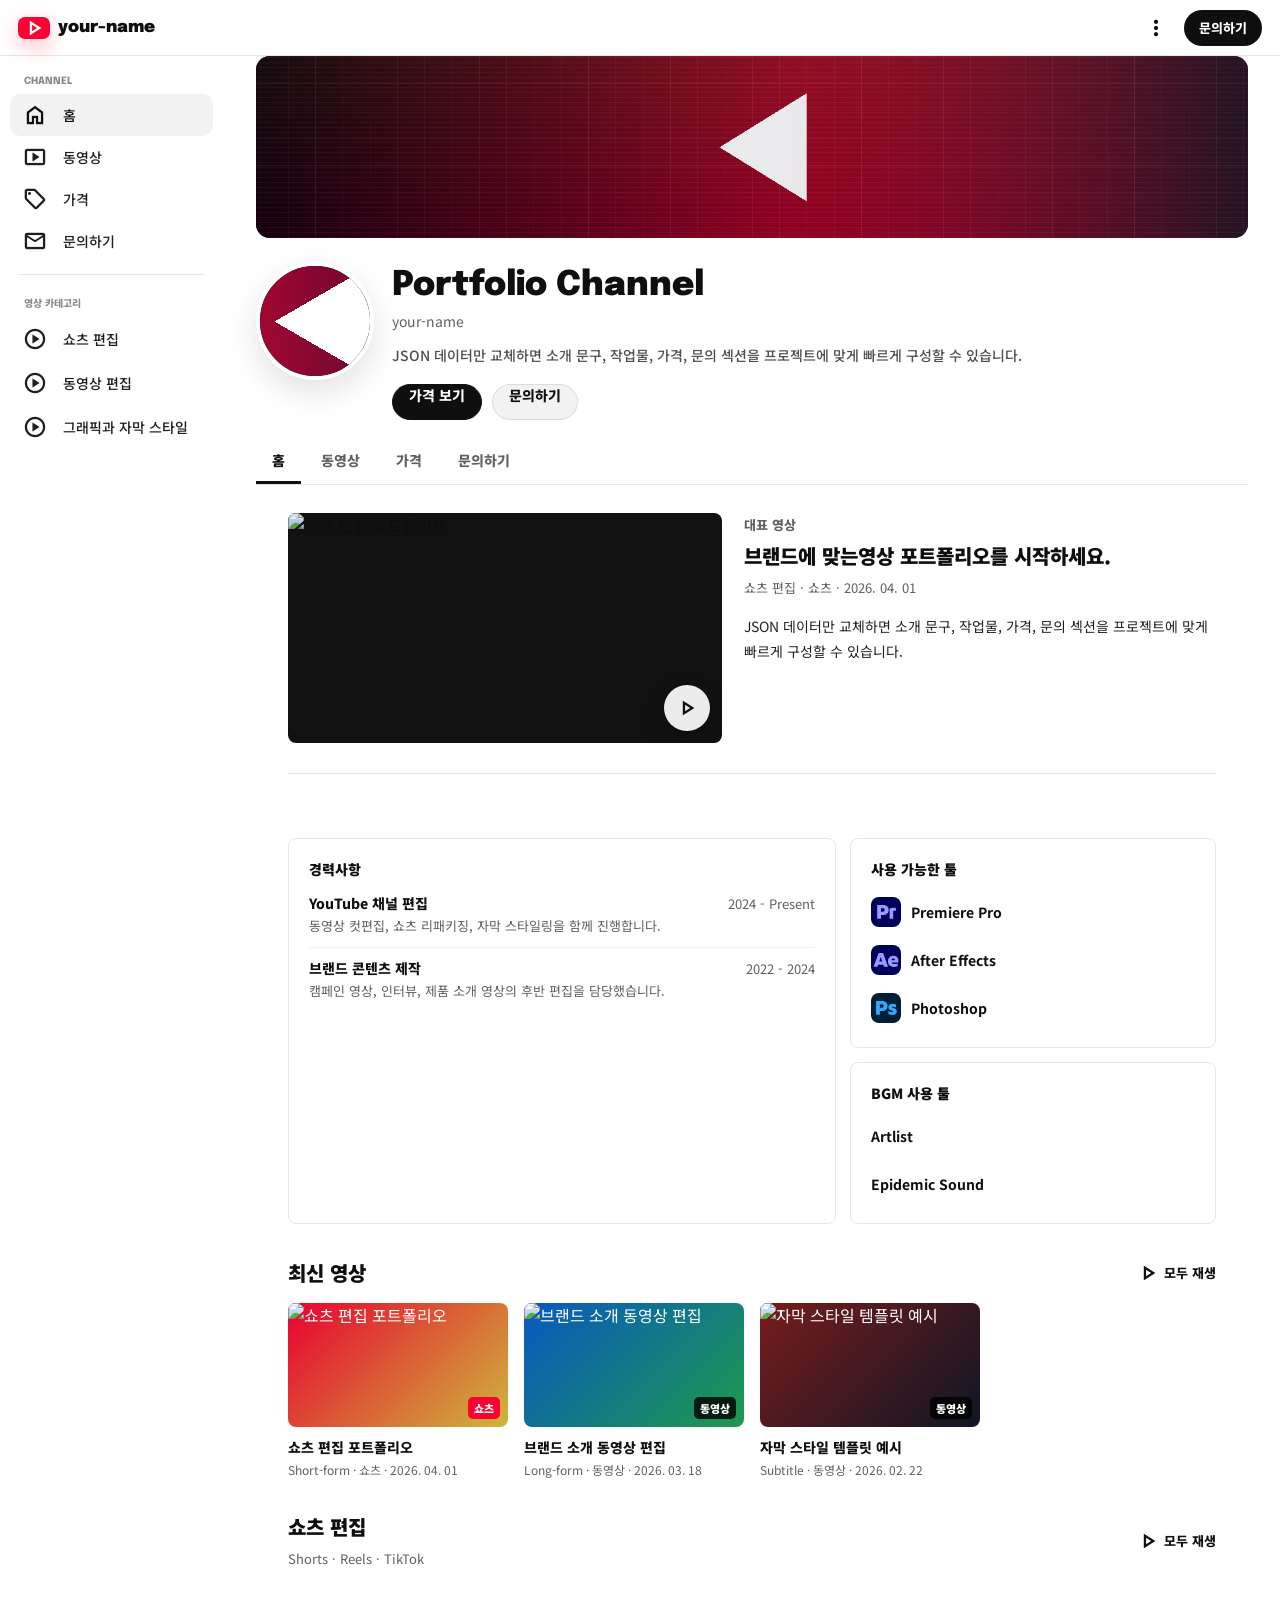
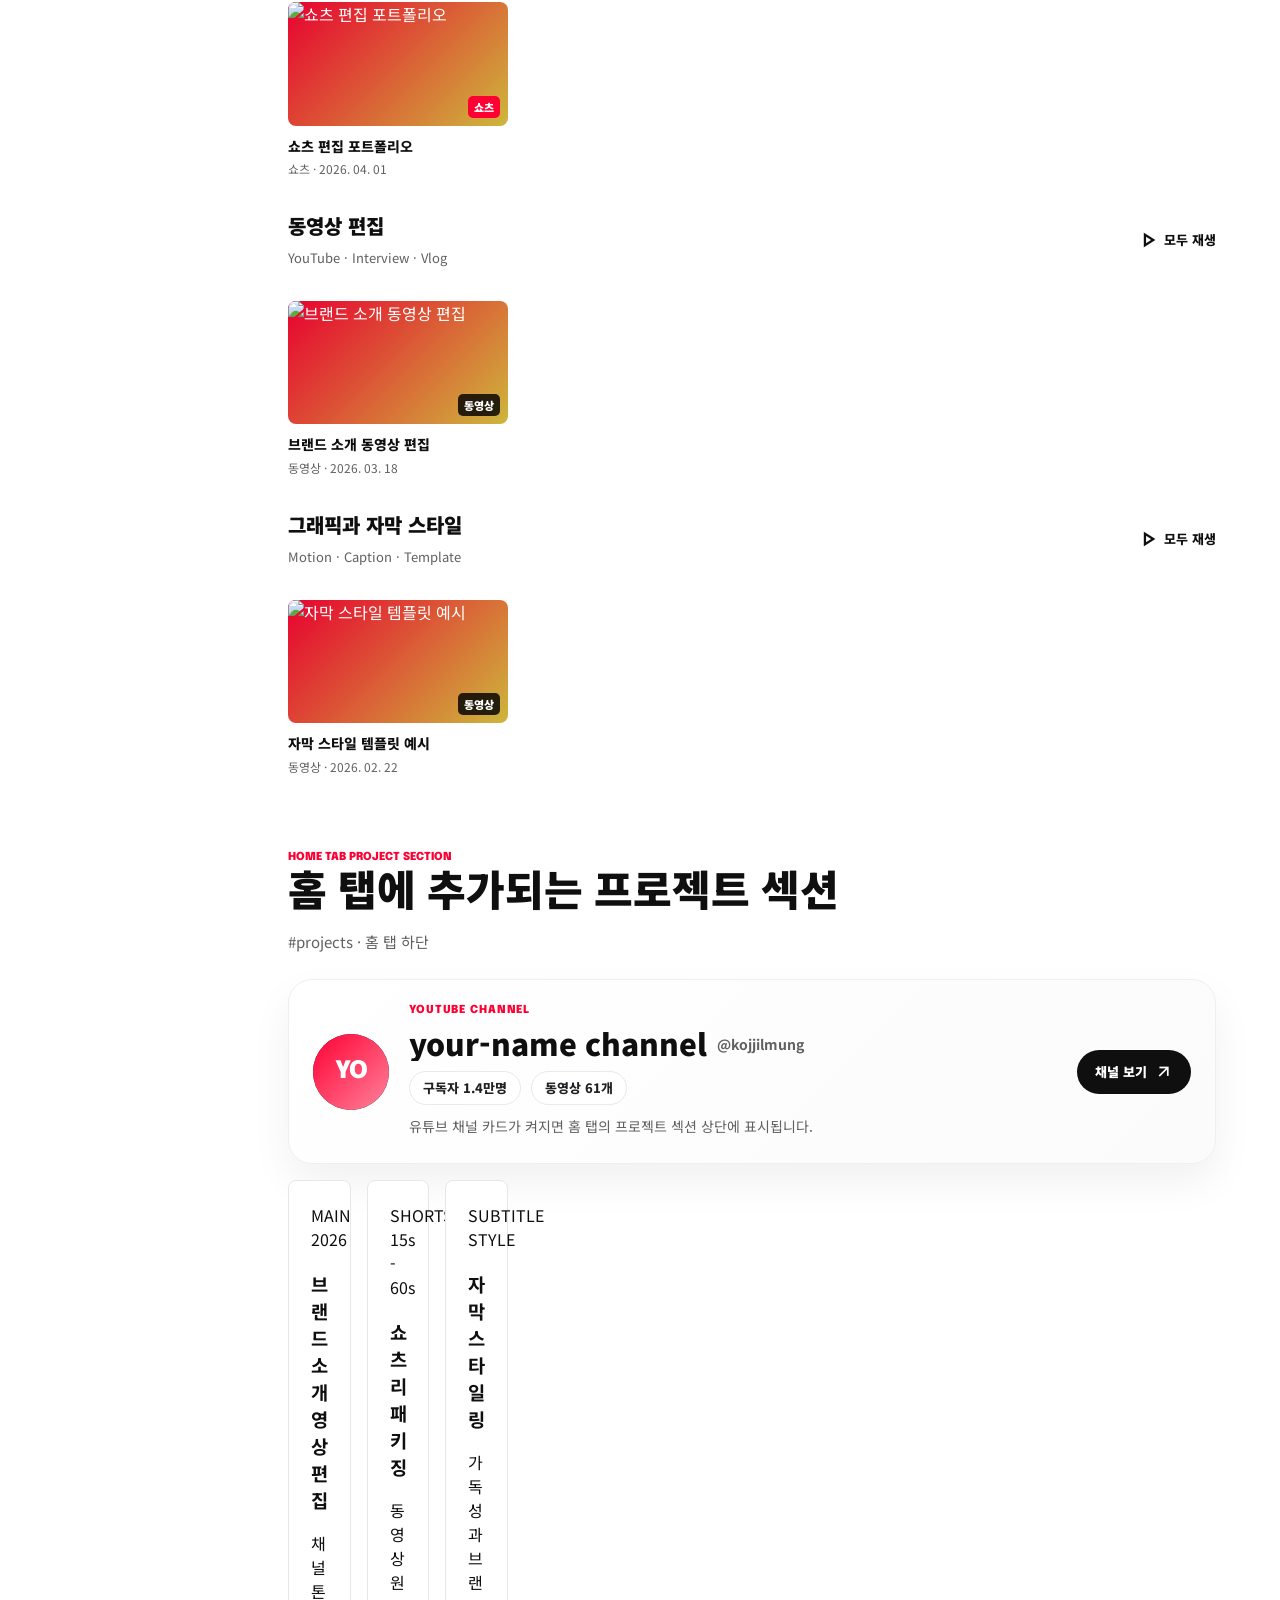
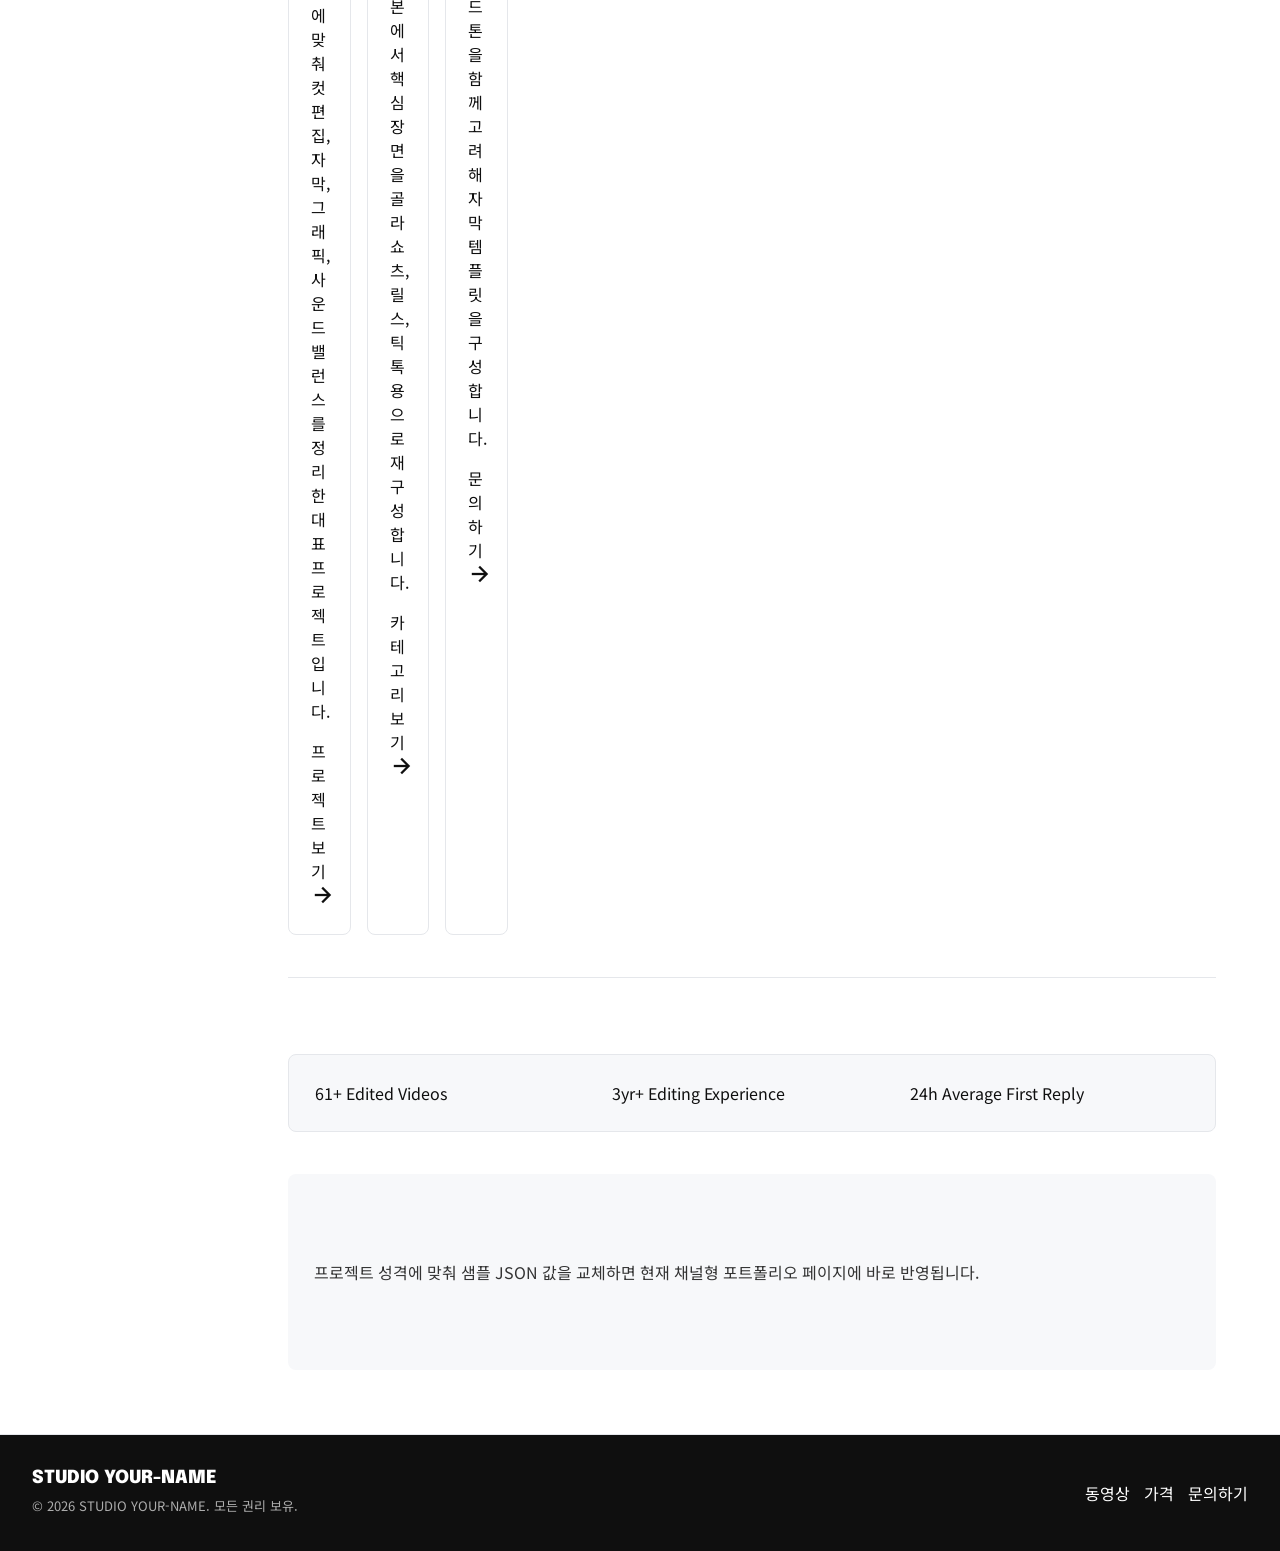
==== commit 9841686c: "Keep main as forkable example template" ====
--- a/index.html
+++ b/index.html
@@ -188,12 +188,6 @@
       min-width: 0;
     }
 
-    .brand-prefix {
-      color: var(--muted);
-      font-size: 12px;
-      font-weight: 700;
-      text-transform: uppercase;
-    }
 
     .brand-name {
       overflow: hidden;
@@ -1942,9 +1936,6 @@
         min-width: 0;
       }
 
-      .brand-prefix {
-        display: none;
-      }
 
       .brand-name {
         max-width: 160px;
@@ -2138,7 +2129,6 @@
       <span class="yt-logo-mark" aria-hidden="true">
         <span class="material-symbols-outlined">play_arrow</span>
       </span>
-      <span id="brand-prefix" class="brand-prefix sr-only">studio</span>
       <span id="brand-name" class="brand-name">your-name</span>
     </a>
     <nav id="nav-links" class="desktop-nav" aria-label="주요 메뉴">
@@ -2188,7 +2178,7 @@
   <main class="yt-main">
     <section id="home" aria-label="채널 홈">
       <div class="channel-banner">
-        <img class="channel-banner-image" src="assets/배너이미지.png" alt="" aria-hidden="true">
+        <img class="channel-banner-image" src="assets/banner.png" alt="" aria-hidden="true">
         <div class="channel-banner-inner">
           <div>
             <p id="hero-eyebrow" class="hero-eyebrow">VIDEO PORTFOLIO TEMPLATE</p>
@@ -2353,7 +2343,7 @@
     </div>
   </footer>
 
-  <script src="script.js?v=20260426-2" defer></script>
+  <script src="script.js?v=20260426-4" defer></script>
   <script>
     window.addEventListener("DOMContentLoaded", () => {
       const tabAliases = new Map([
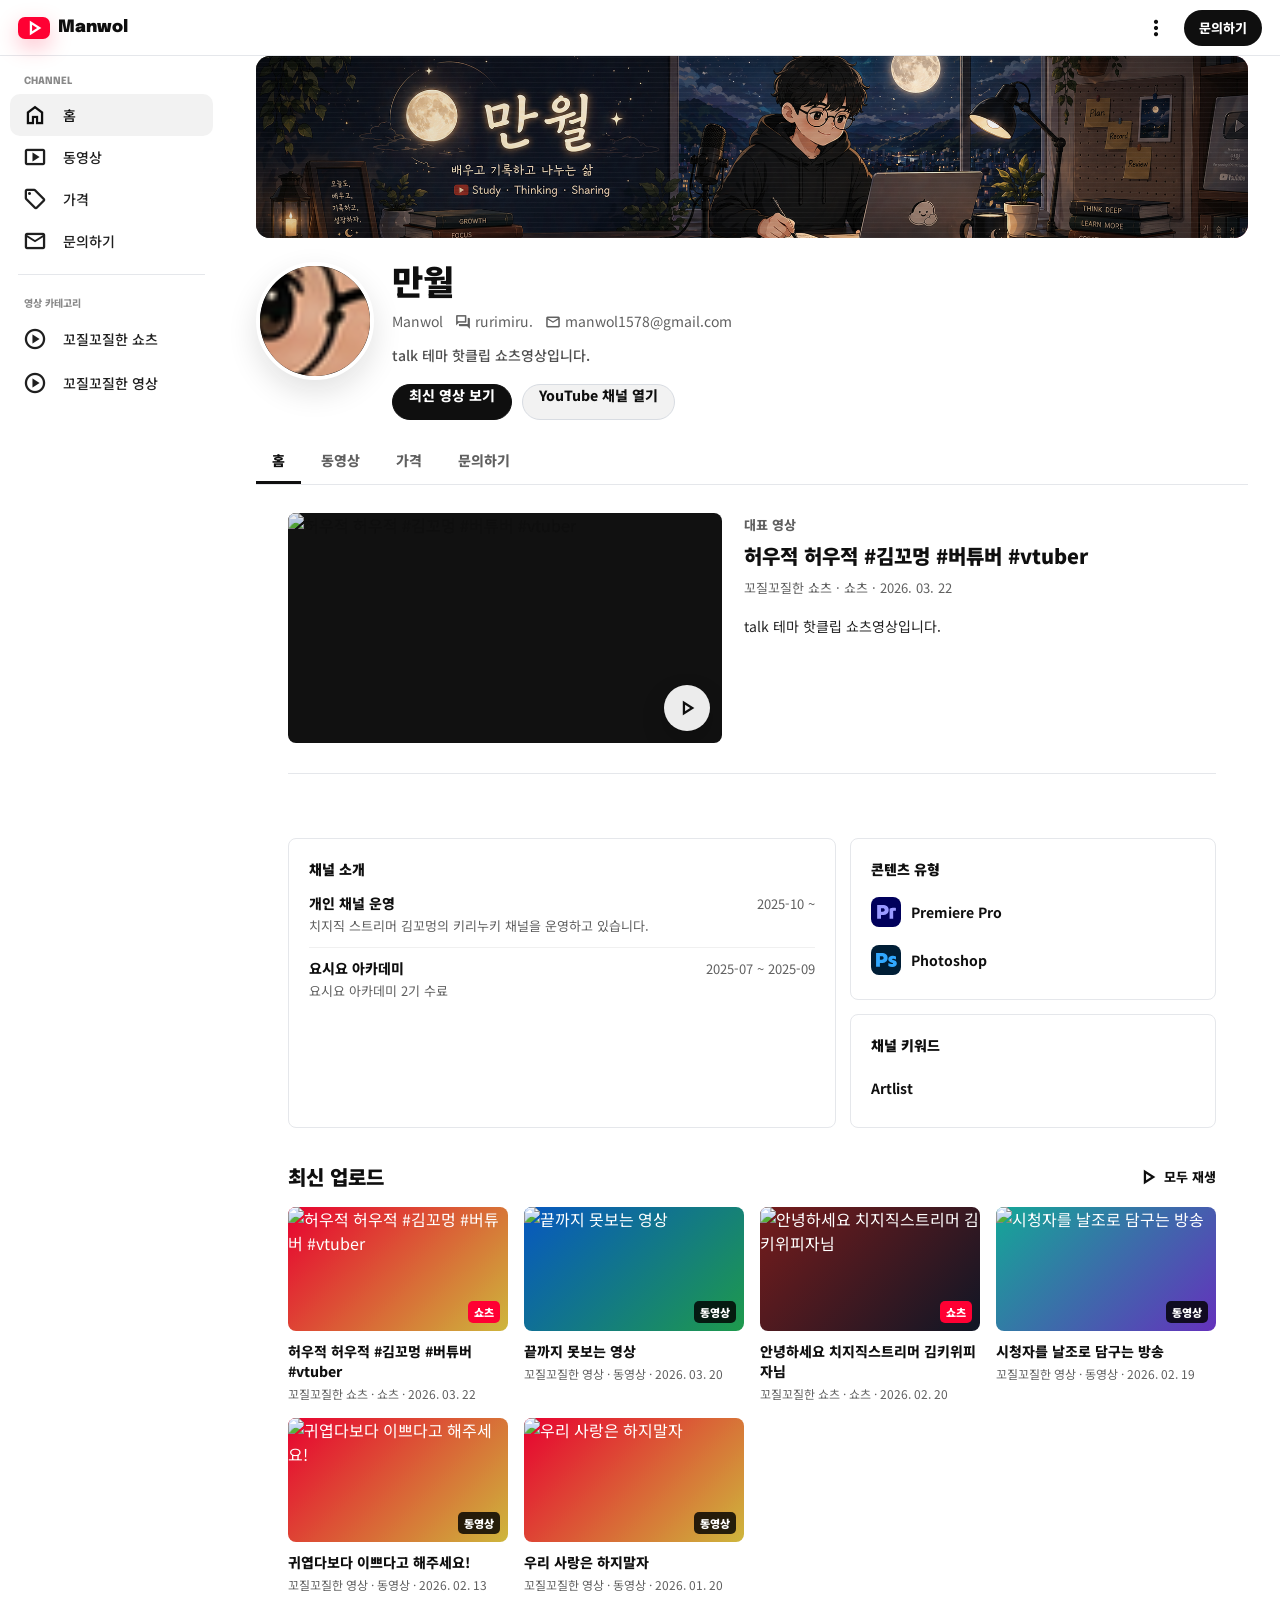
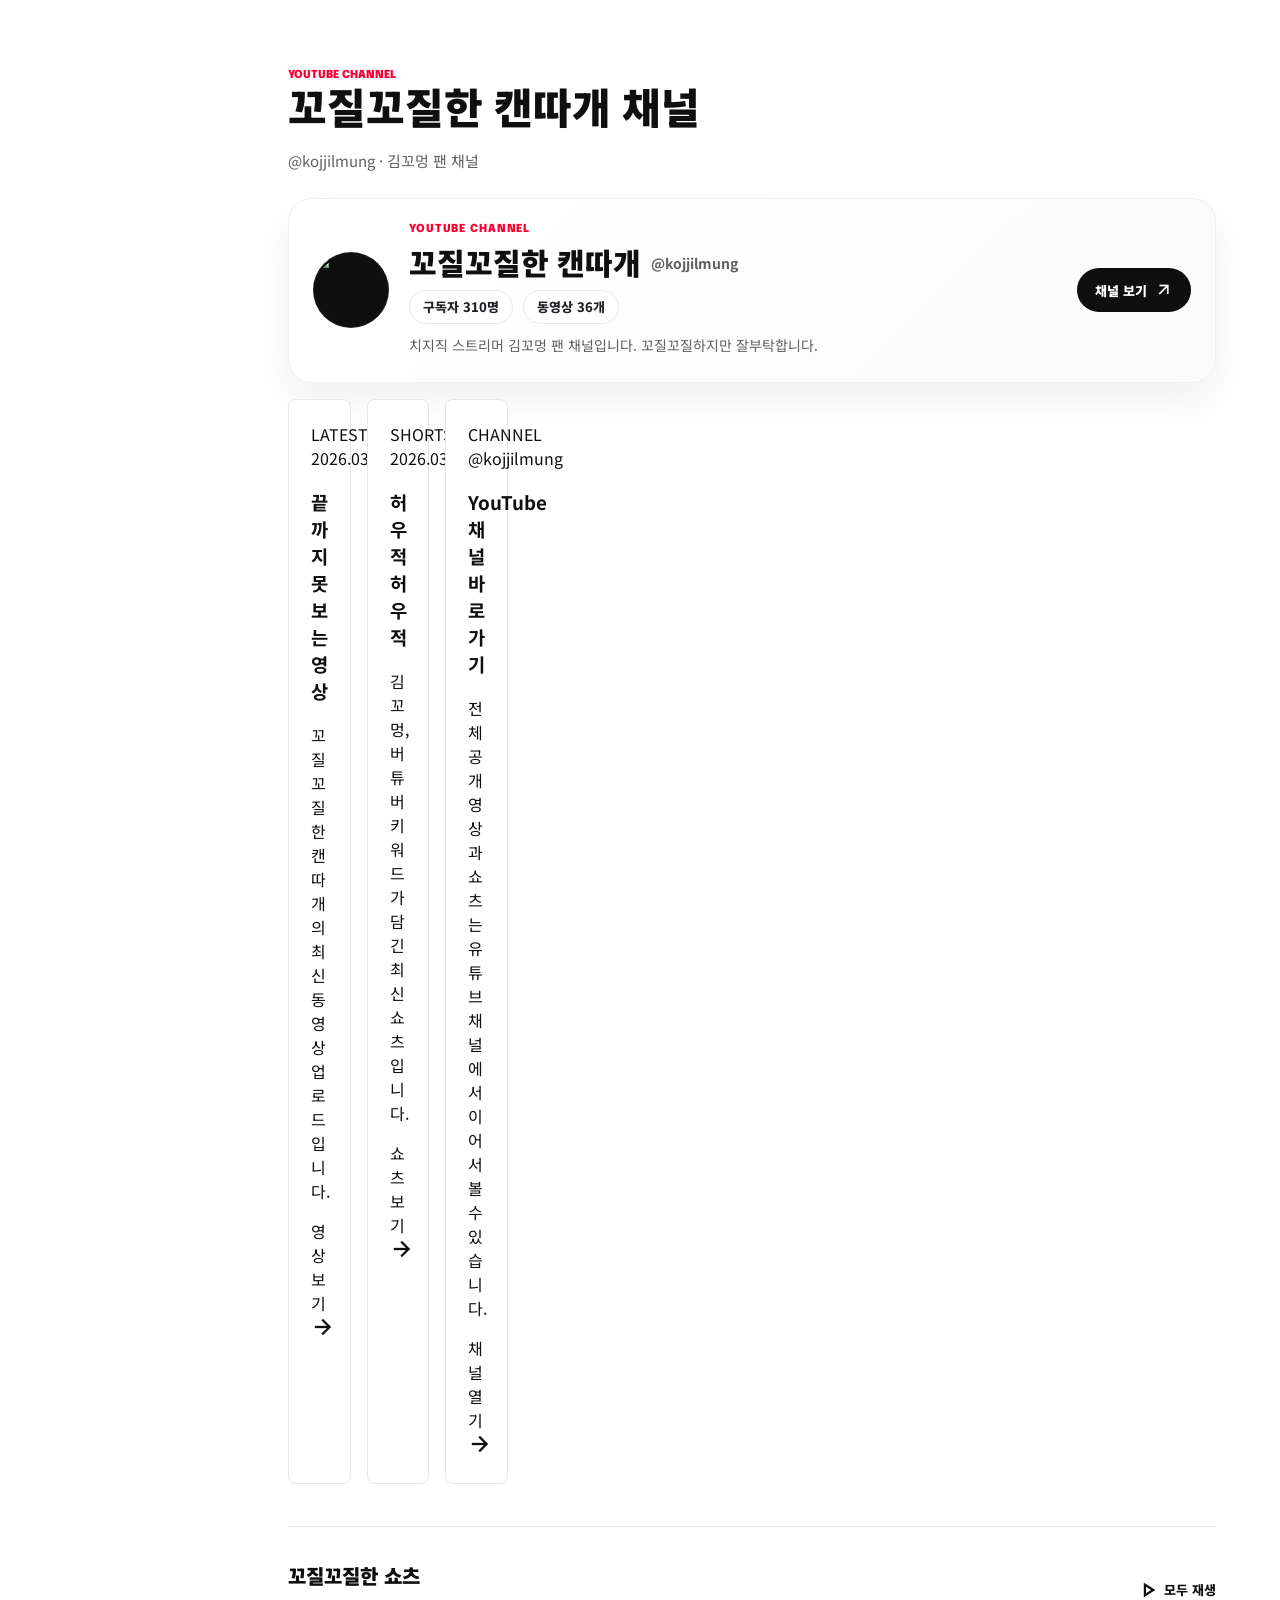
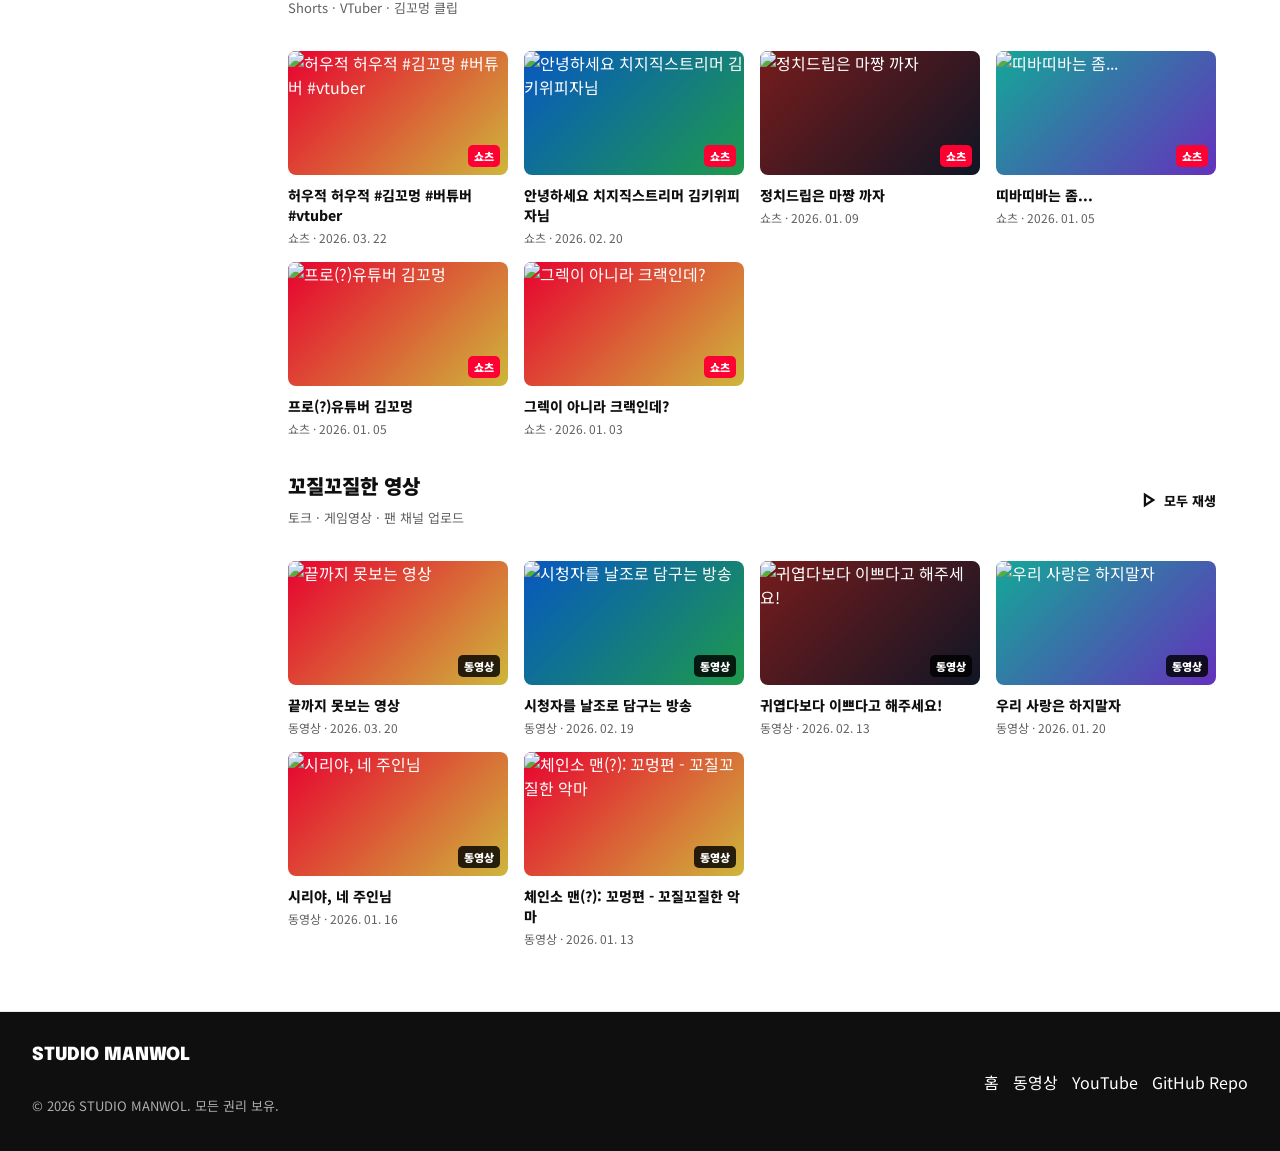
==== commit 56fba0ed: "Update JSON configuration and homepage features" ====
--- a/index.html
+++ b/index.html
@@ -1,10 +1,47 @@
 <!DOCTYPE html>
 <html lang="ko">
 <head>
+
+
+
+
+
+
+
+
+
+<!-- OG START -->
+<title>영상 포트폴리오 템플릿</title>
+<meta property="og:title" content="영상 포트폴리오 템플릿">
+<meta property="og:description" content="영상 편집자와 크리에이터를 위한 정적 포트폴리오 템플릿입니다.">
+<meta property="og:image" content="https://manwol-ryu.github.io/youtube-st-portfolio/assets/social-preview.png">
+<meta property="og:url" content="https://manwol-ryu.github.io/youtube-st-portfolio/">
+<meta property="og:image:alt" content="만월 공유 이미지">
+<meta name="twitter:card" content="summary_large_image">
+<meta name="twitter:title" content="영상 포트폴리오 템플릿">
+<meta name="twitter:description" content="영상 편집자와 크리에이터를 위한 정적 포트폴리오 템플릿입니다.">
+<meta name="twitter:image" content="https://manwol-ryu.github.io/youtube-st-portfolio/assets/social-preview.png">
+<!-- OG END -->
+
+
+
+
+
+
+
+
+
+
+
+
+
+
+
+
+
+
   <meta charset="UTF-8">
   <meta name="viewport" content="width=device-width, initial-scale=1.0">
-  <title>영상 포트폴리오 템플릿</title>
-  <meta id="site-desc" name="description" content="영상 편집자와 크리에이터를 위한 정적 포트폴리오 템플릿입니다.">
   <link rel="icon" type="image/png" sizes="32x32" href="assets/favicon-32x32.png">
   <link rel="icon" type="image/png" sizes="16x16" href="assets/favicon-16x16.png">
   <link rel="icon" type="image/png" sizes="512x512" href="assets/favicon.png">
@@ -523,25 +560,6 @@
       line-height: 1.7;
     }
 
-    .hero-status {
-      display: inline-flex;
-      align-items: center;
-      gap: 8px;
-      margin-top: 18px;
-      border: 1px solid #e3e5e8;
-      border-radius: 999px;
-      background: #f7f8fa;
-      padding: 8px 12px;
-      color: #2a2a2a;
-      font-size: 12px;
-      font-weight: 800;
-    }
-
-    .hero-status-label {
-      color: var(--yt-red);
-      text-transform: uppercase;
-    }
-
     .hero-actions {
       display: flex;
       flex-wrap: wrap;
@@ -2214,12 +2232,6 @@
             </span>
           </p>
           <p id="hero-description" class="hero-description">site.json을 불러오는 중입니다.</p>
-          <div class="channel-actions-row">
-            <div id="hero-status" class="hero-status">
-              <span id="hero-status-label" class="hero-status-label">Status</span>
-              <span id="hero-status-text">READY</span>
-            </div>
-          </div>
           <div id="hero-actions" class="hero-actions"></div>
         </div>
       </div>
@@ -2343,7 +2355,7 @@
     </div>
   </footer>
 
-  <script src="script.js?v=20260426-4" defer></script>
+  <script src="script.js?v=20260427-3" defer></script>
   <script>
     window.addEventListener("DOMContentLoaded", () => {
       const tabAliases = new Map([
@@ -2472,14 +2484,9 @@
 
       const syncHomeFeature = () => {
         const heroTitle = document.getElementById("hero-title");
-        const heroDescription = document.getElementById("hero-description");
         const featureTitle = document.getElementById("home-feature-title");
-        const featureDescription = document.getElementById("home-feature-description");
-        if (heroTitle && featureTitle) {
+        if (heroTitle && featureTitle && !featureTitle.textContent.trim()) {
           featureTitle.textContent = heroTitle.textContent.replace(/\s+/g, " ").trim() || "영상 포트폴리오";
-        }
-        if (heroDescription && featureDescription) {
-          featureDescription.textContent = heroDescription.textContent.trim() || "포트폴리오 채널의 대표 소개 콘텐츠입니다.";
         }
       };
 
@@ -2491,9 +2498,7 @@
       if (contactPrimaryCard) contactMetaObserver.observe(contactPrimaryCard, { childList: true, characterData: true, subtree: true });
       const featureObserver = new MutationObserver(syncHomeFeature);
       const heroTitle = document.getElementById("hero-title");
-      const heroDescription = document.getElementById("hero-description");
       if (heroTitle) featureObserver.observe(heroTitle, { childList: true, characterData: true, subtree: true });
-      if (heroDescription) featureObserver.observe(heroDescription, { childList: true, characterData: true, subtree: true });
       syncTabHrefs();
       syncBrandEcho();
       syncChannelMeta();
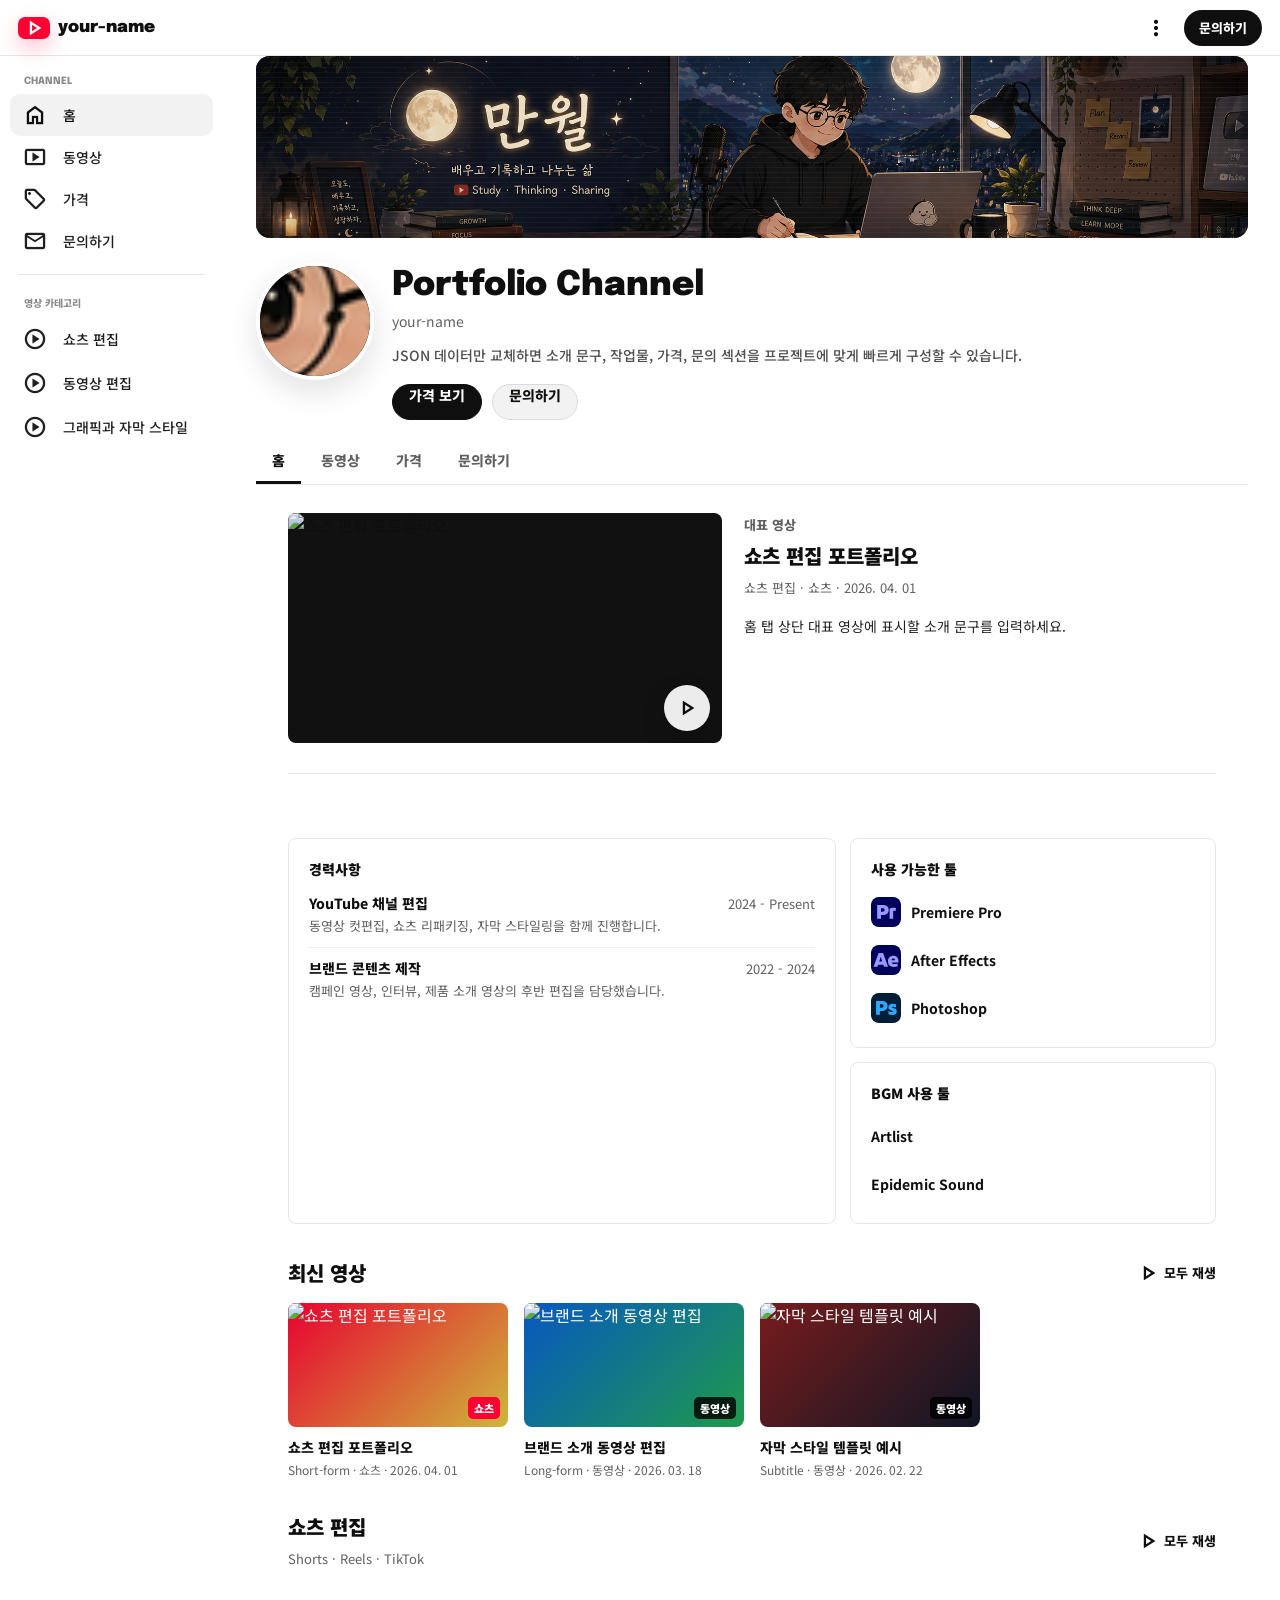
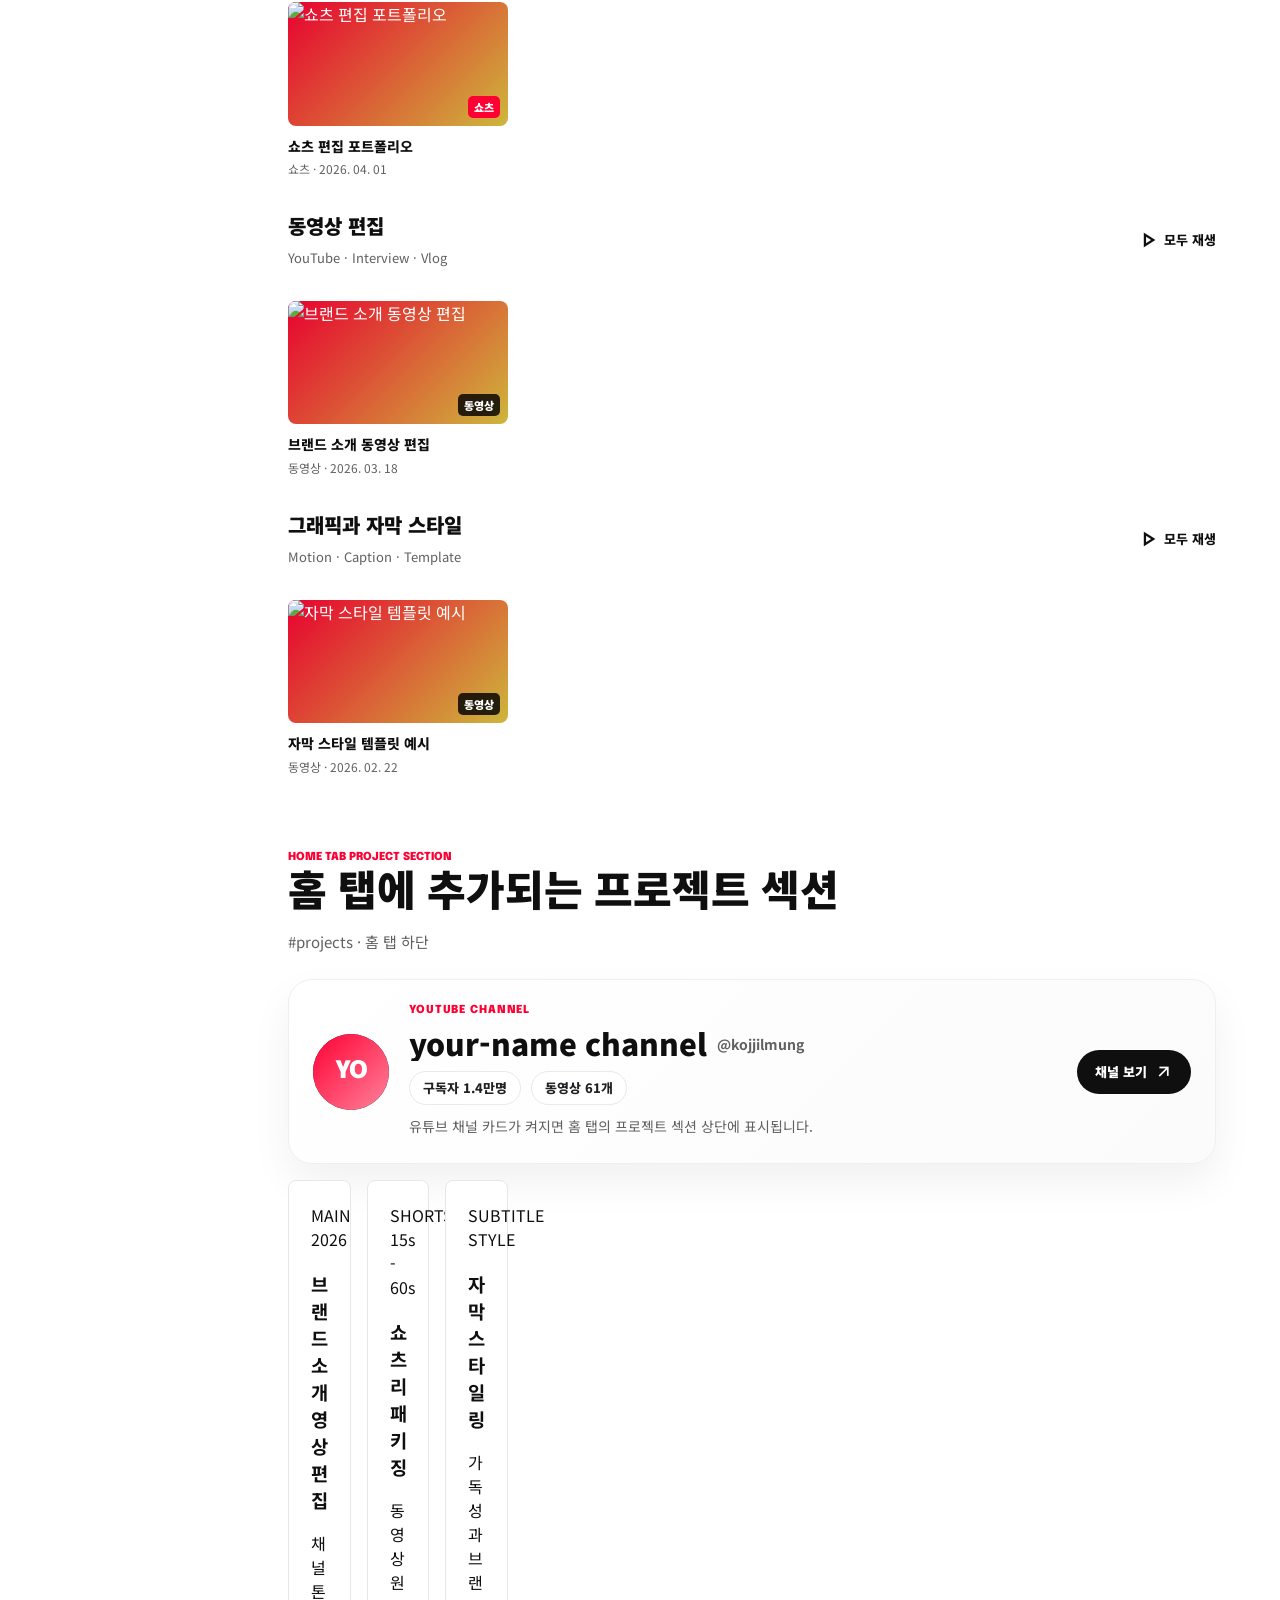
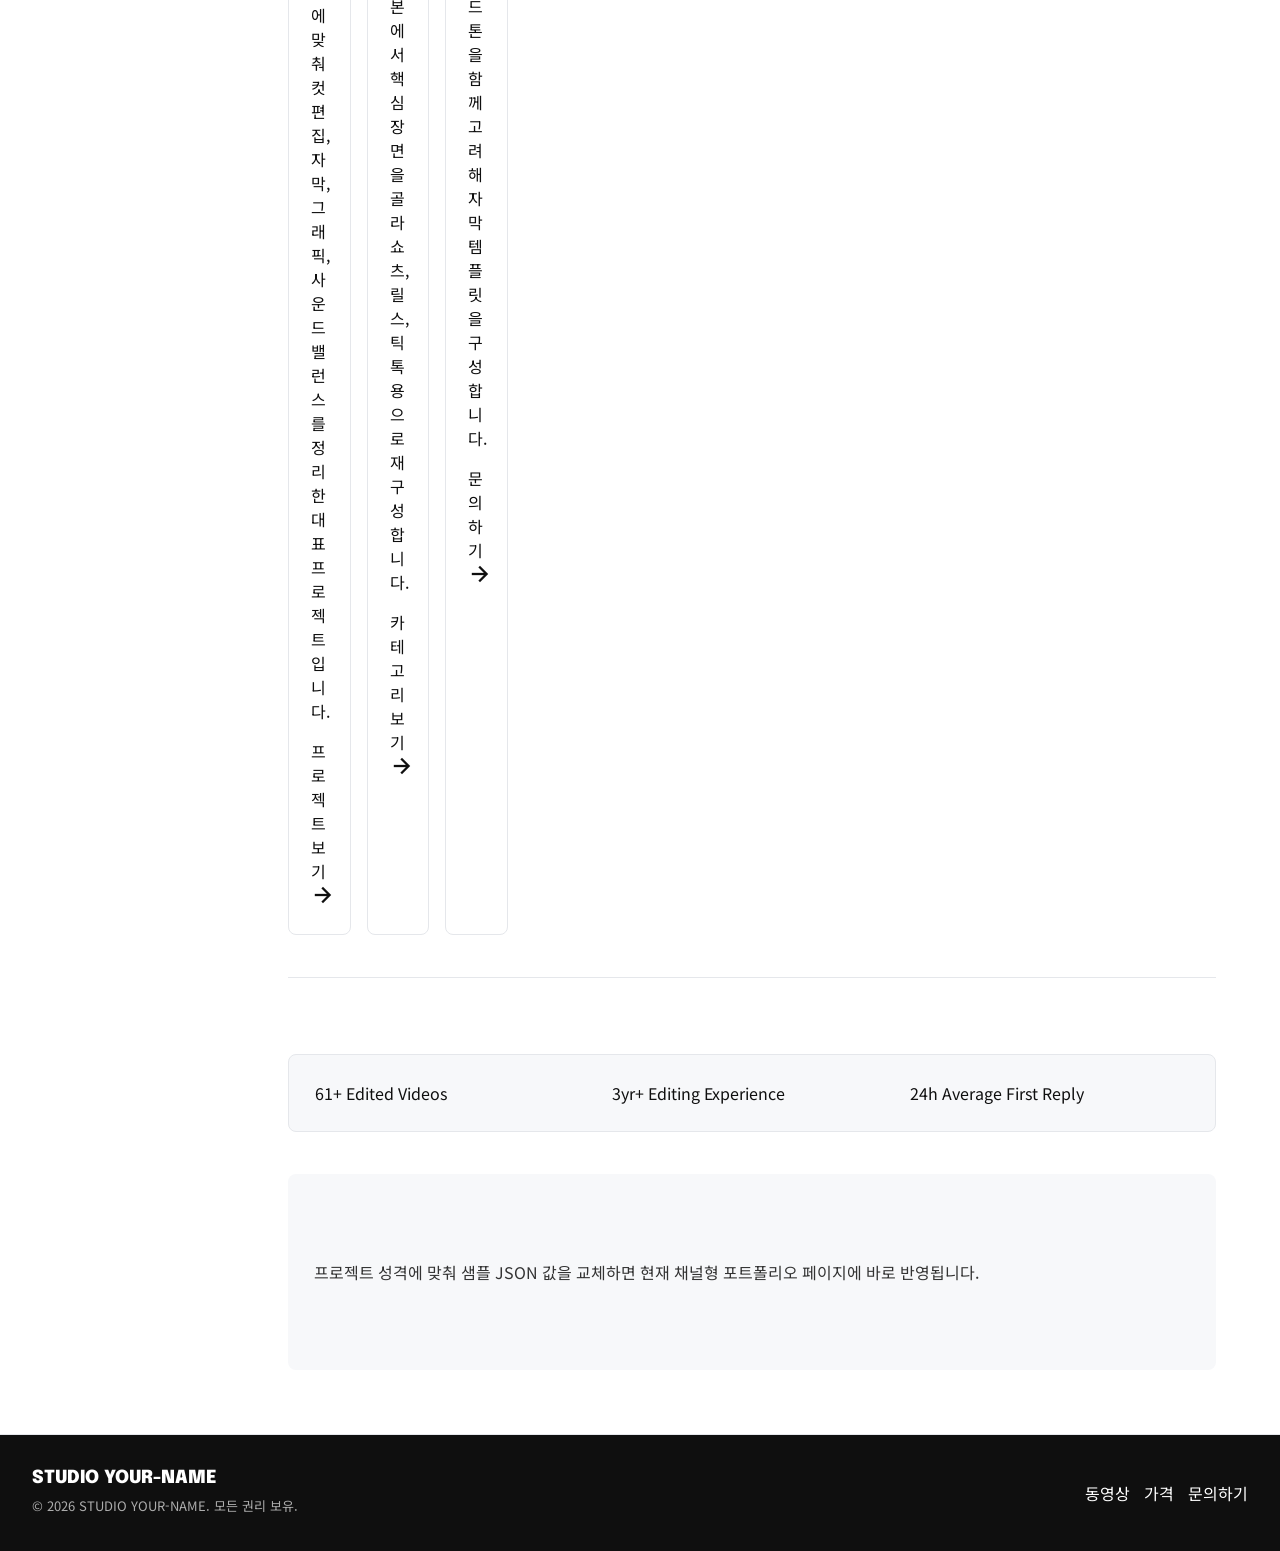
==== commit b208ba9f: "Update index.html" ====
--- a/index.html
+++ b/index.html
@@ -11,16 +11,16 @@
 
 
 <!-- OG START -->
-<title>영상 포트폴리오 템플릿</title>
+<title>영상 포트폴리오</title>
 <meta property="og:title" content="영상 포트폴리오 템플릿">
 <meta property="og:description" content="영상 편집자와 크리에이터를 위한 정적 포트폴리오 템플릿입니다.">
-<meta property="og:image" content="https://manwol-ryu.github.io/youtube-st-portfolio/assets/social-preview.png">
-<meta property="og:url" content="https://manwol-ryu.github.io/youtube-st-portfolio/">
-<meta property="og:image:alt" content="만월 공유 이미지">
+<meta property="og:image" content="assets/social-preview.png">
+<meta property="og:url" content="">
+<meta property="og:image:alt" content=" 공유 이미지">
 <meta name="twitter:card" content="summary_large_image">
 <meta name="twitter:title" content="영상 포트폴리오 템플릿">
 <meta name="twitter:description" content="영상 편집자와 크리에이터를 위한 정적 포트폴리오 템플릿입니다.">
-<meta name="twitter:image" content="https://manwol-ryu.github.io/youtube-st-portfolio/assets/social-preview.png">
+<meta name="twitter:image" content="assets/social-preview.png">
 <!-- OG END -->
 
 
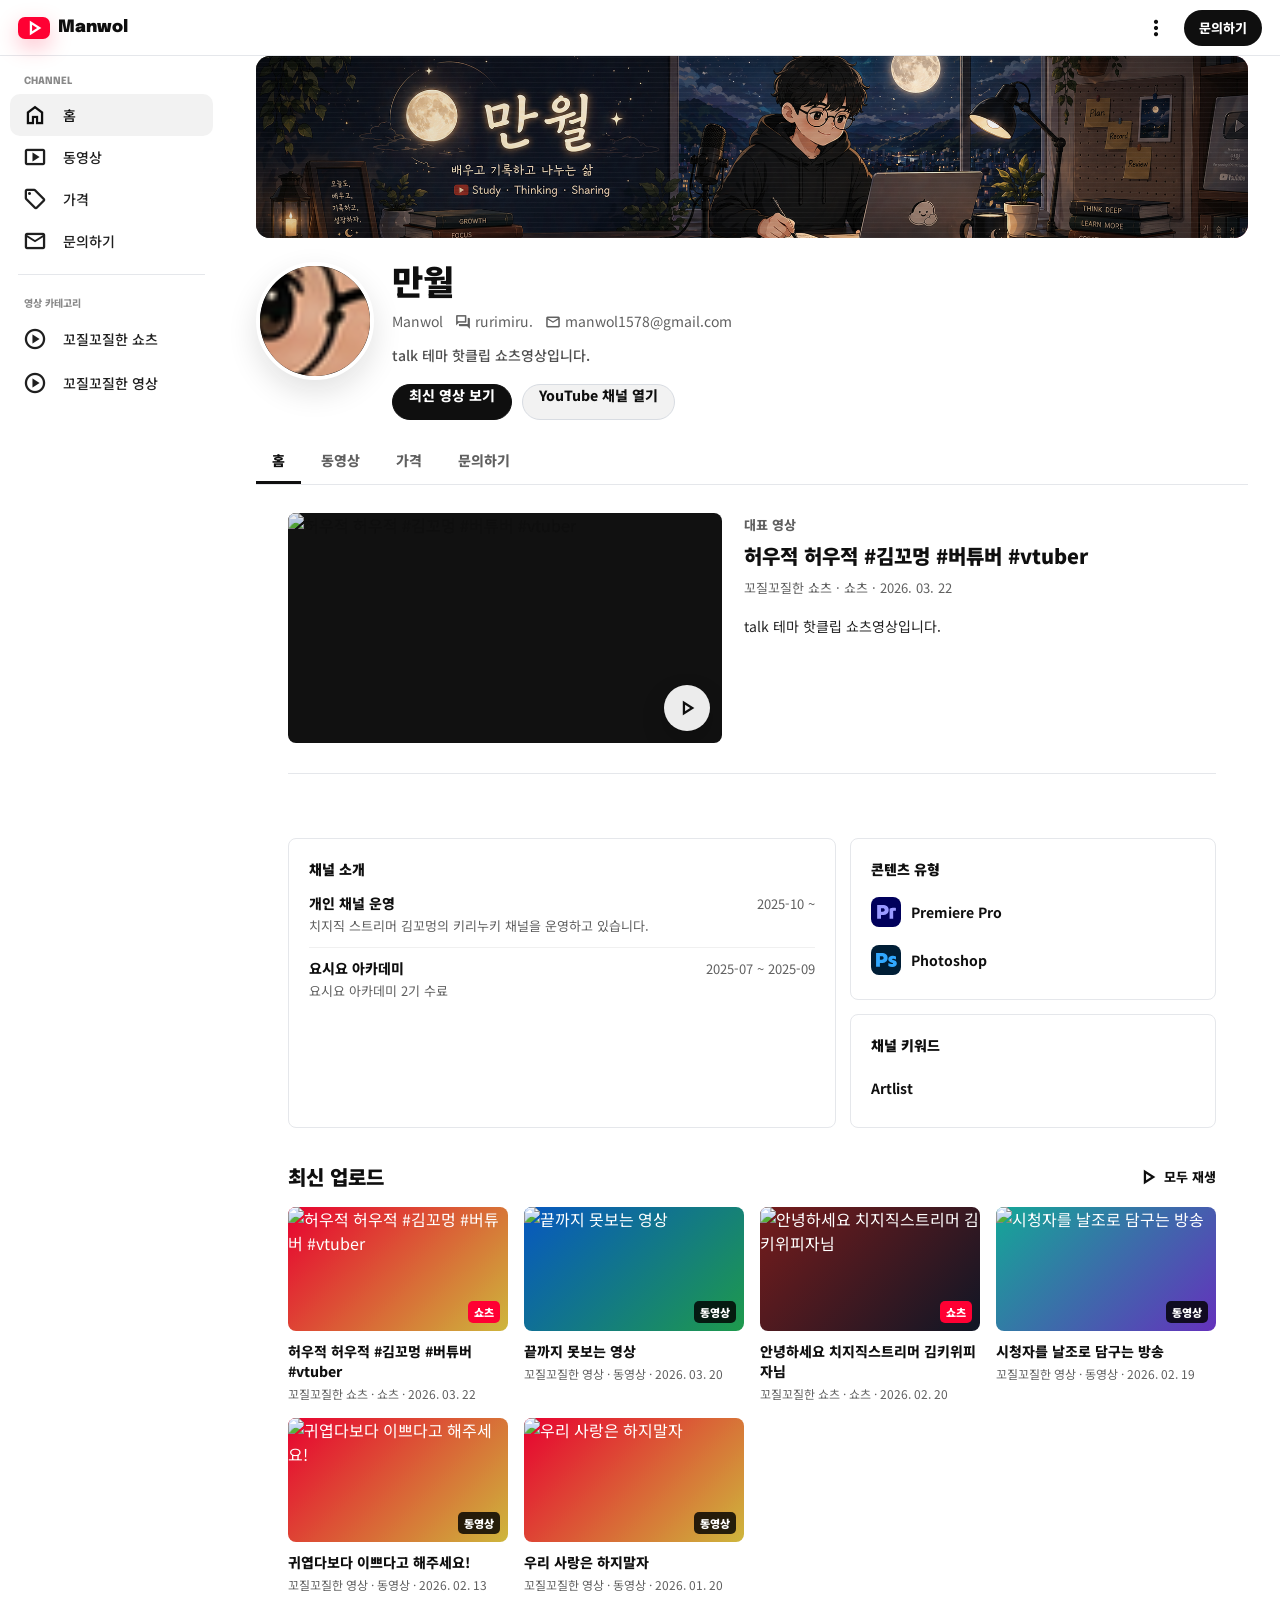
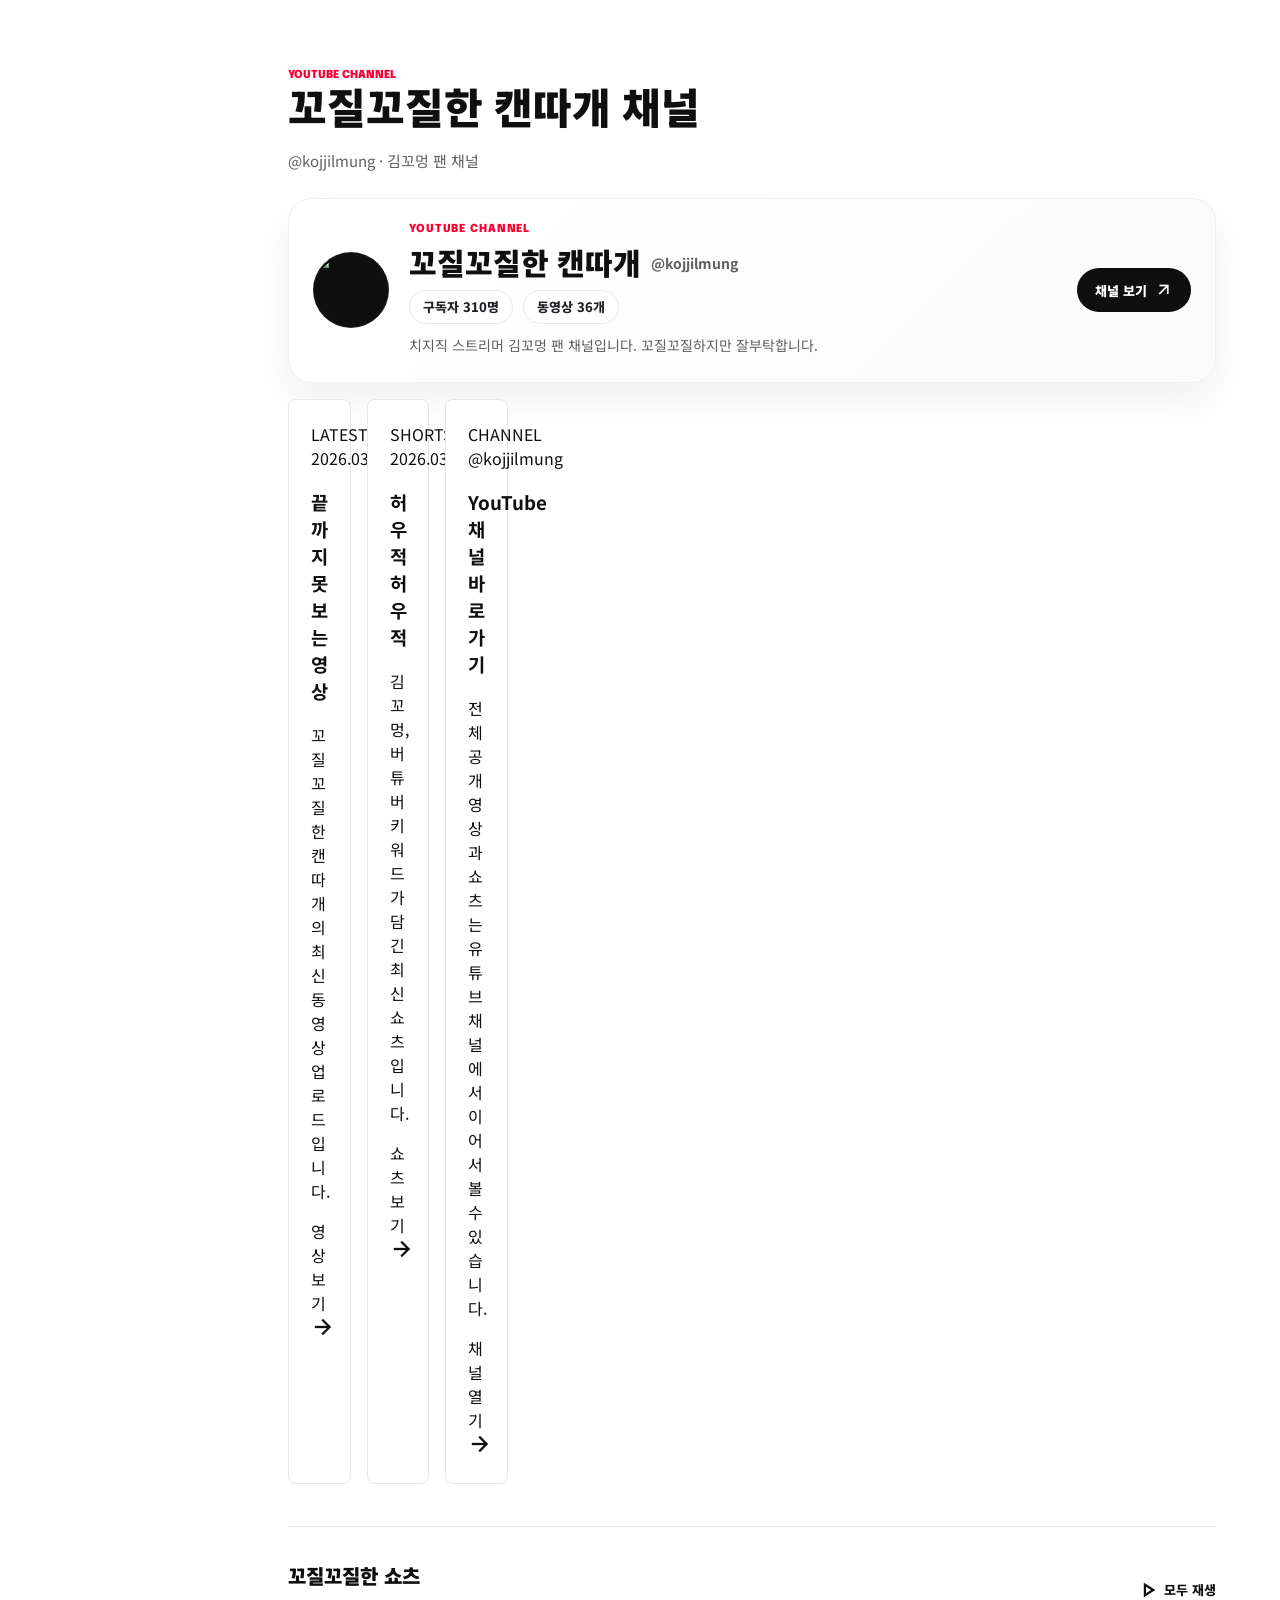
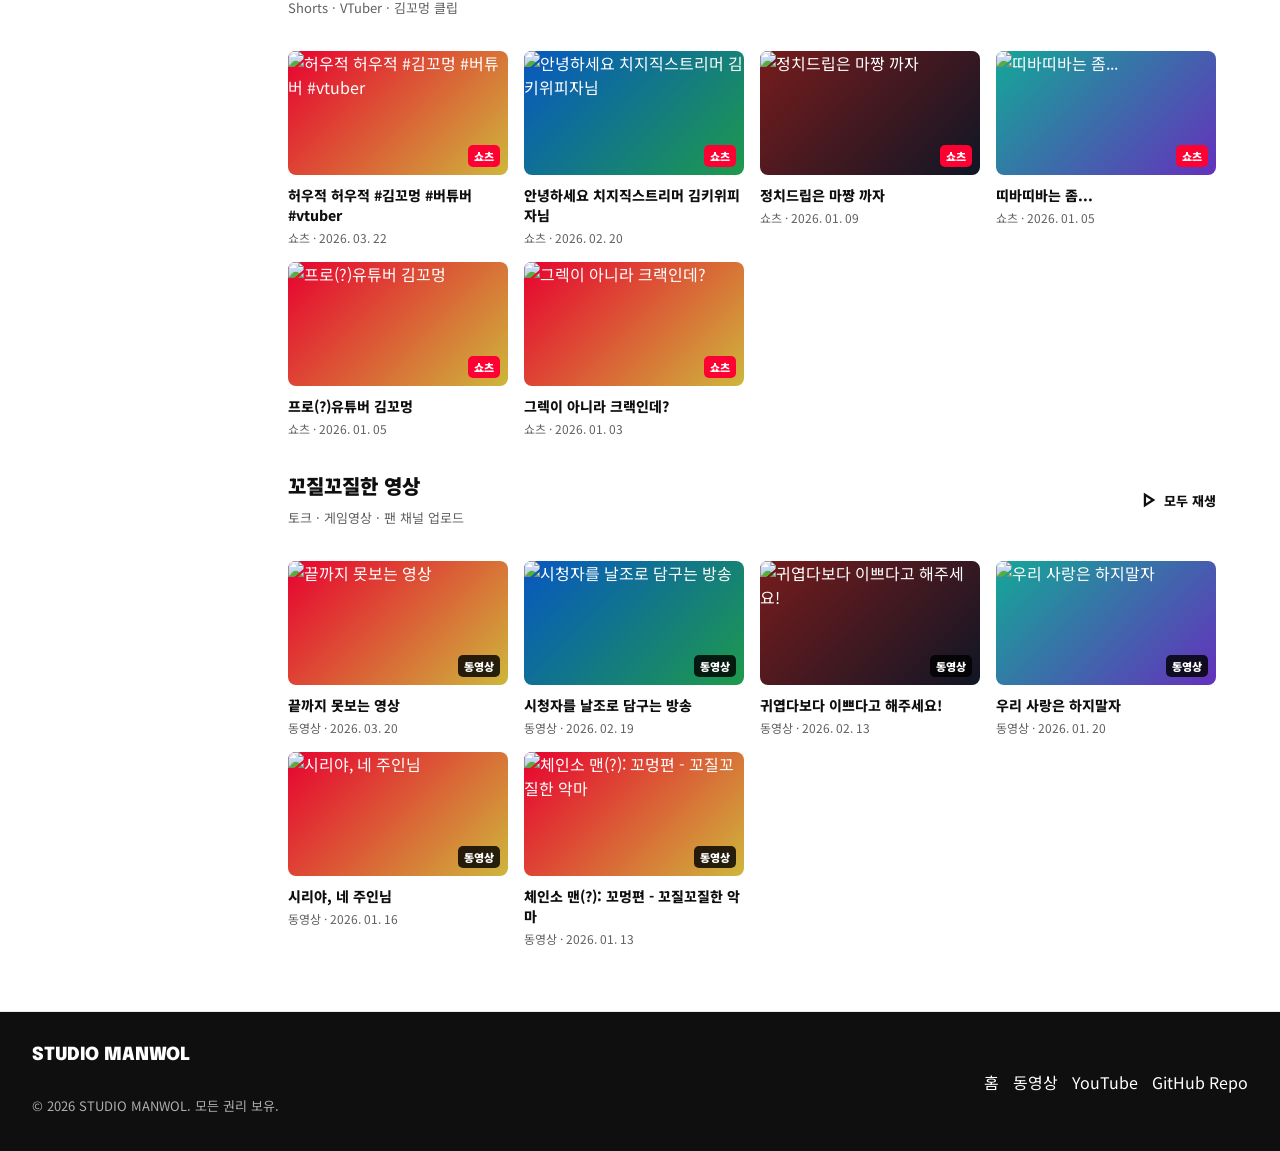
==== commit 2d4d4885: "Update index.html" ====
--- a/index.html
+++ b/index.html
@@ -11,18 +11,17 @@
 
 
 <!-- OG START -->
-<title>영상 포트폴리오</title>
-<meta property="og:title" content="영상 포트폴리오 템플릿">
-<meta property="og:description" content="영상 편집자와 크리에이터를 위한 정적 포트폴리오 템플릿입니다.">
-<meta property="og:image" content="assets/social-preview.png">
-<meta property="og:url" content="">
-<meta property="og:image:alt" content=" 공유 이미지">
+<title>만월의 포트폴리오</title>
+<meta property="og:title" content="만월의 포트폴리오">
+<meta property="og:description" content="안녕하세요 편집자 만월입니다.&#10;재미있는 영상을 편집하기 위해 노력하겠습니다.">
+<meta property="og:image" content="https://manwol-ryu.github.io/youtube-st-portfolio/assets/social-preview.png">
+<meta property="og:url" content="https://manwol-ryu.github.io/youtube-st-portfolio/">
+<meta property="og:image:alt" content="만월 공유 이미지">
 <meta name="twitter:card" content="summary_large_image">
-<meta name="twitter:title" content="영상 포트폴리오 템플릿">
-<meta name="twitter:description" content="영상 편집자와 크리에이터를 위한 정적 포트폴리오 템플릿입니다.">
-<meta name="twitter:image" content="assets/social-preview.png">
+<meta name="twitter:title" content="만월의 포트폴리오">
+<meta name="twitter:description" content="안녕하세요 편집자 만월입니다.&#10;재미있는 영상을 편집하기 위해 노력하겠습니다.">
+<meta name="twitter:image" content="https://manwol-ryu.github.io/youtube-st-portfolio/assets/social-preview.png">
 <!-- OG END -->
-
 
 
 
